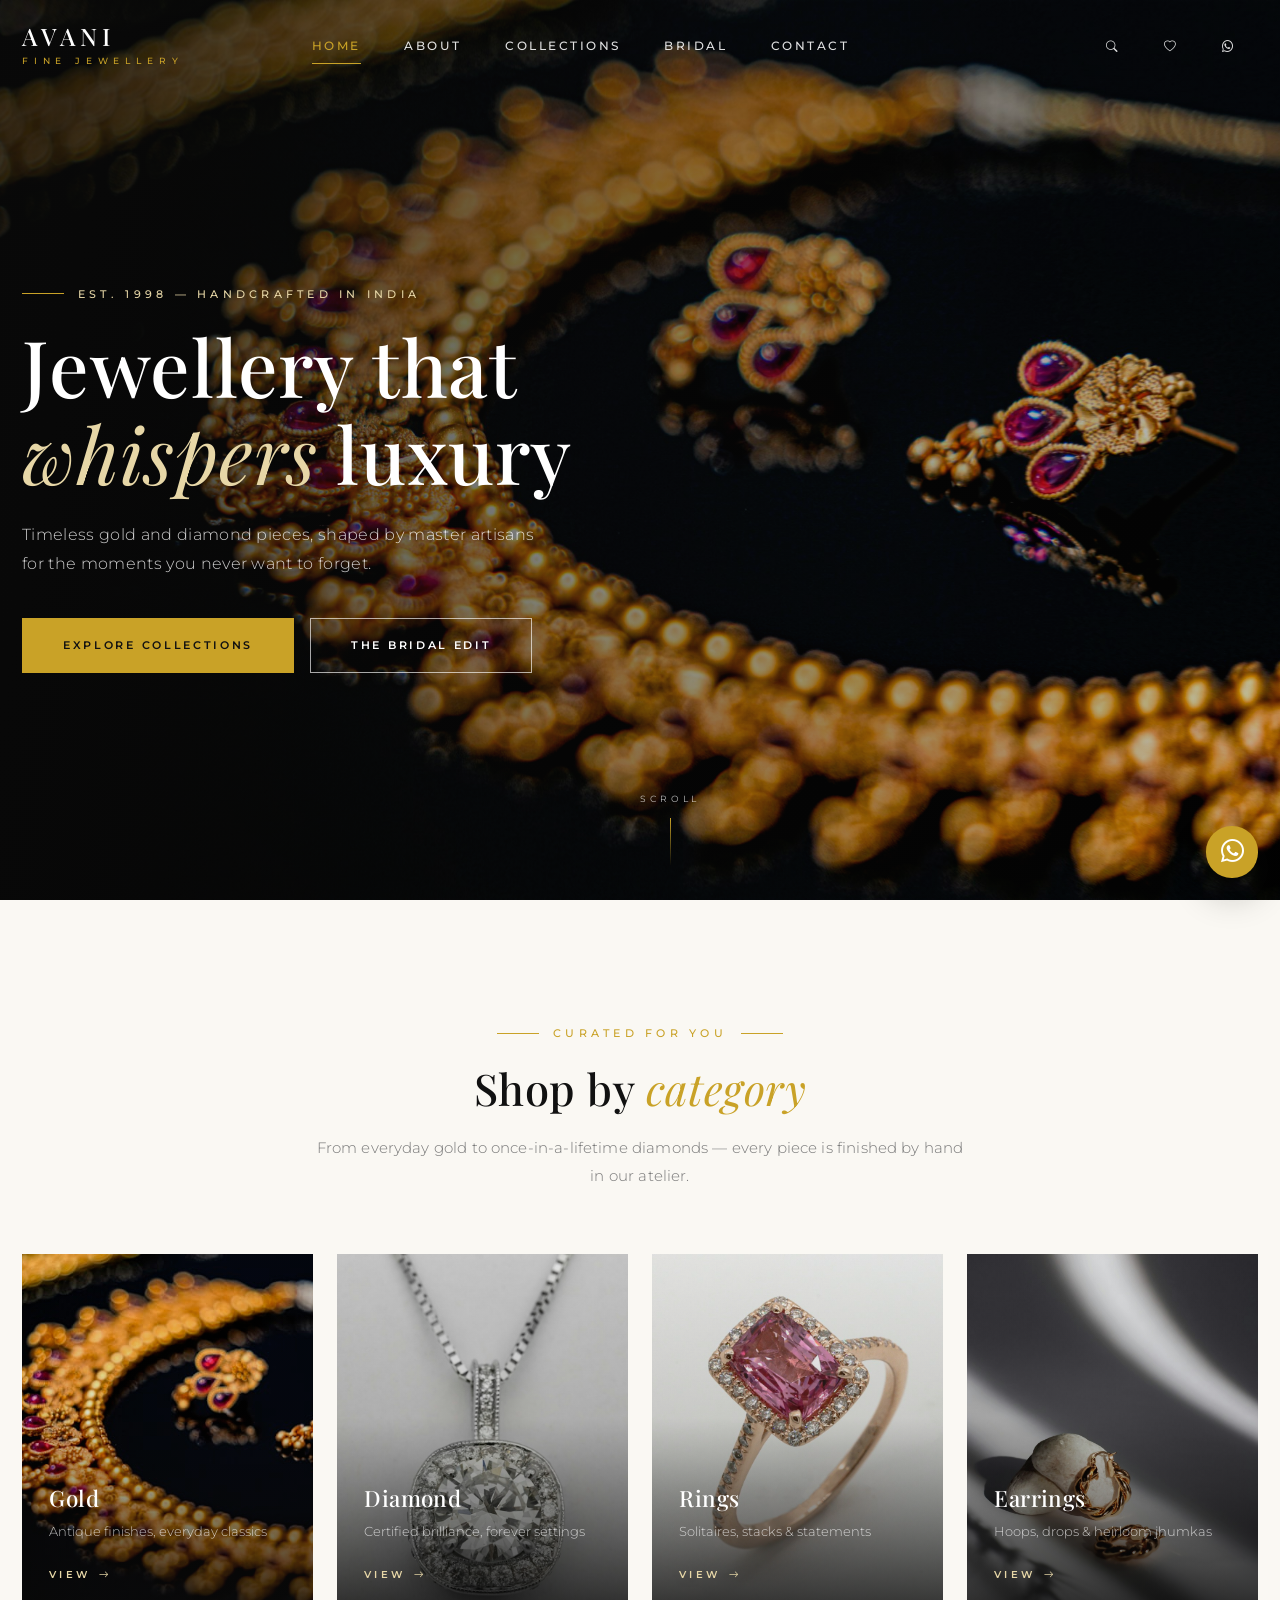
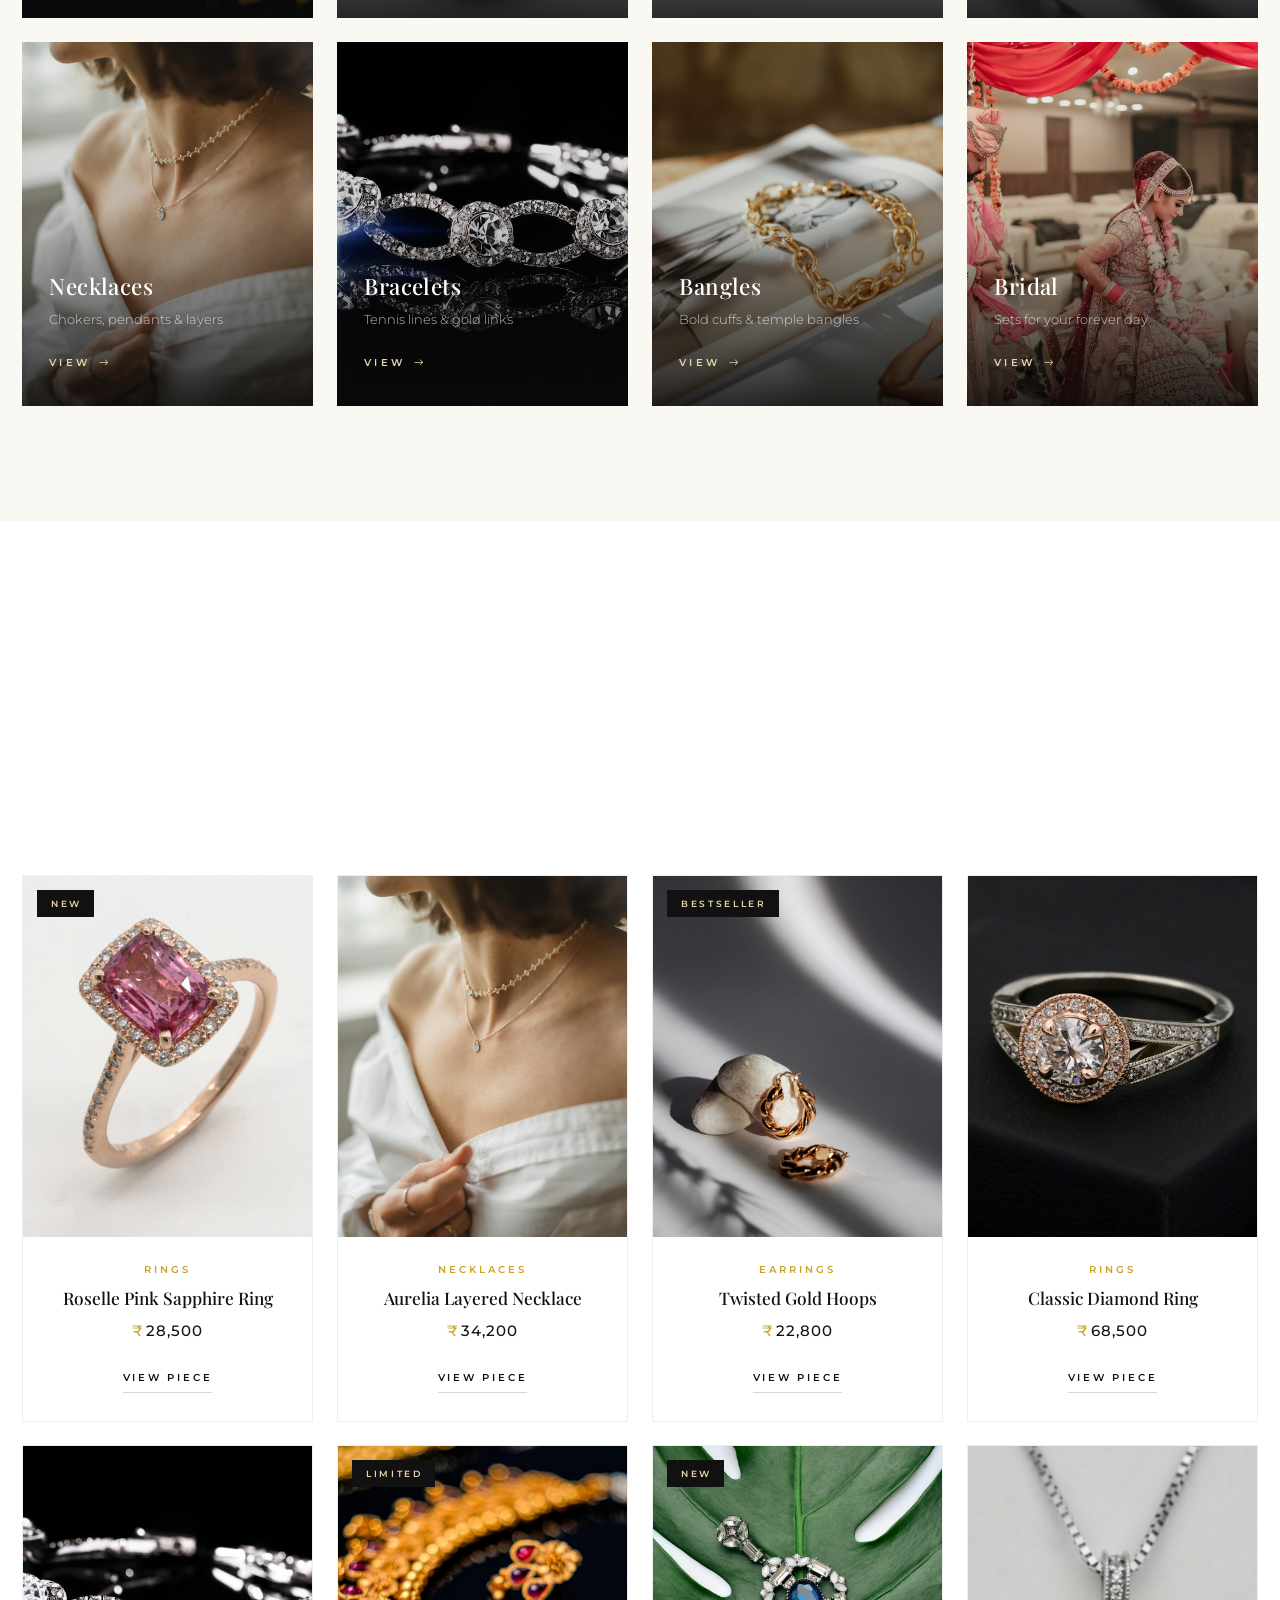
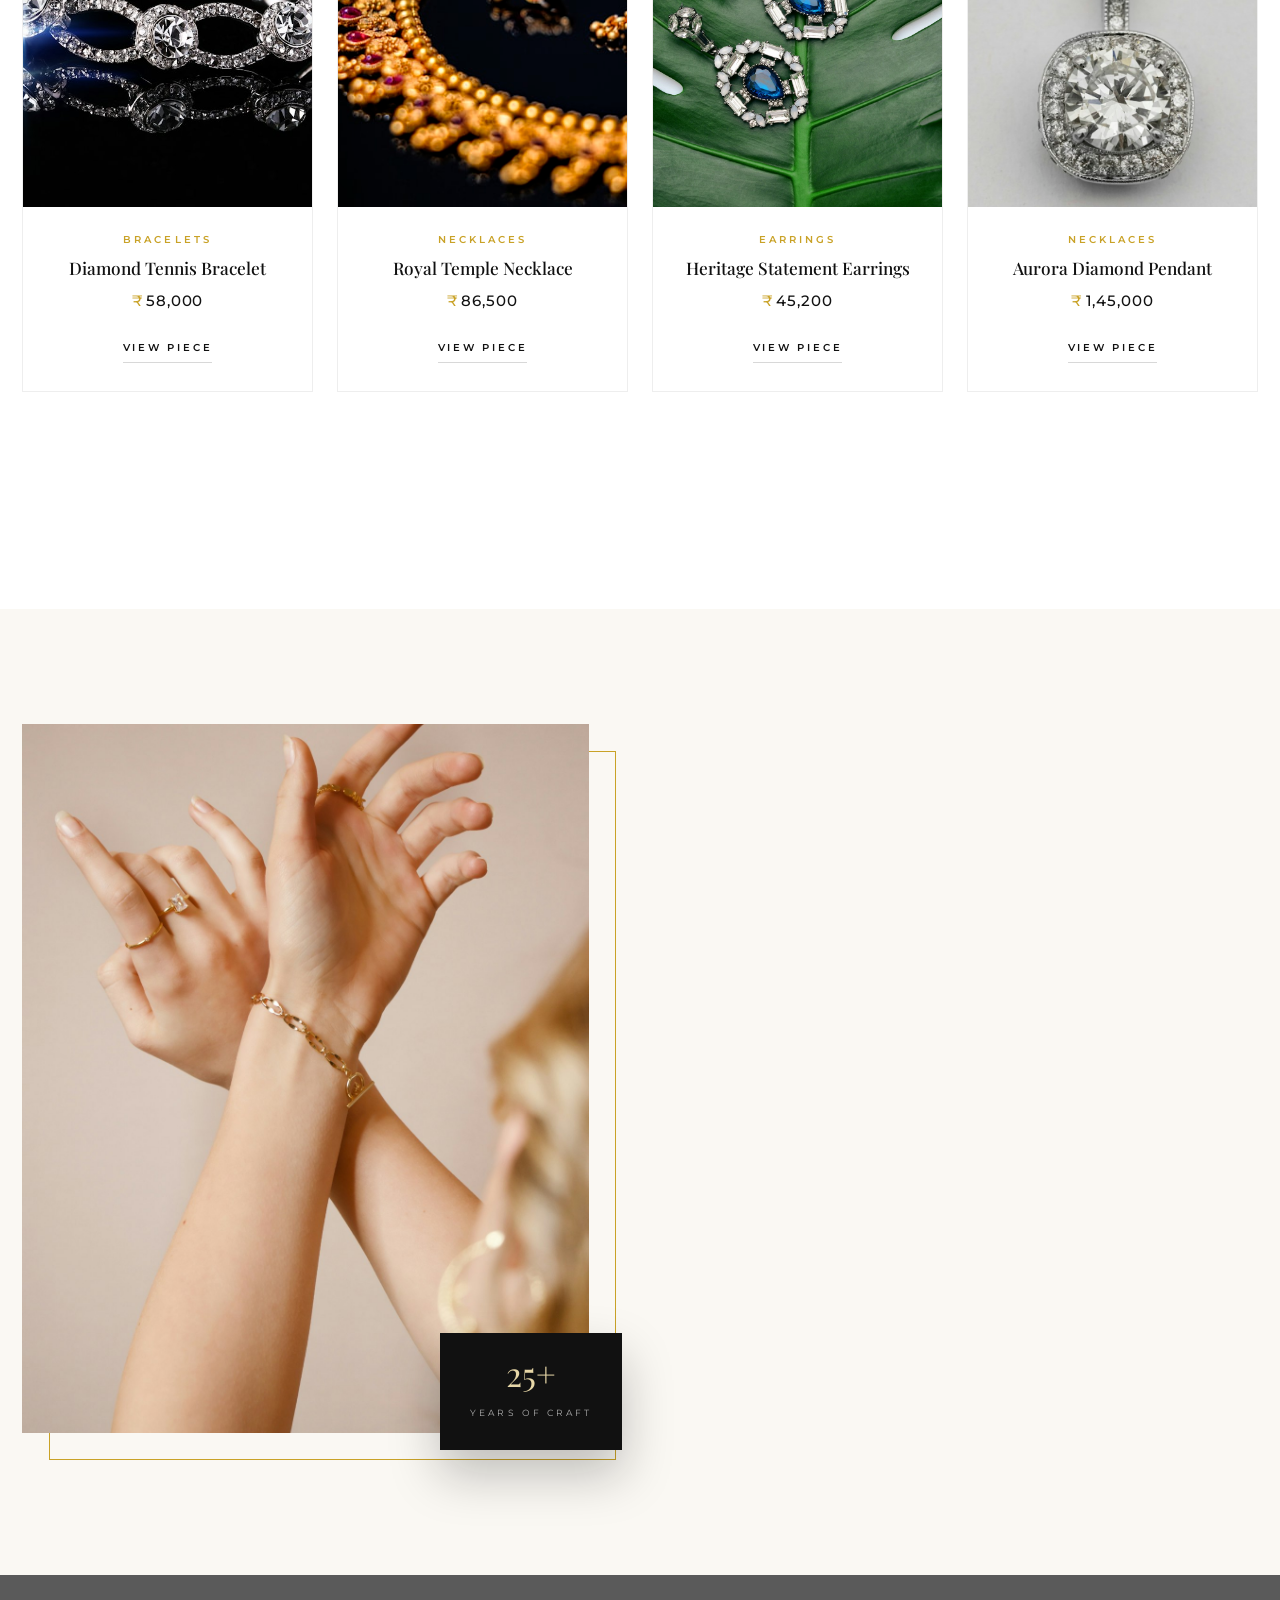
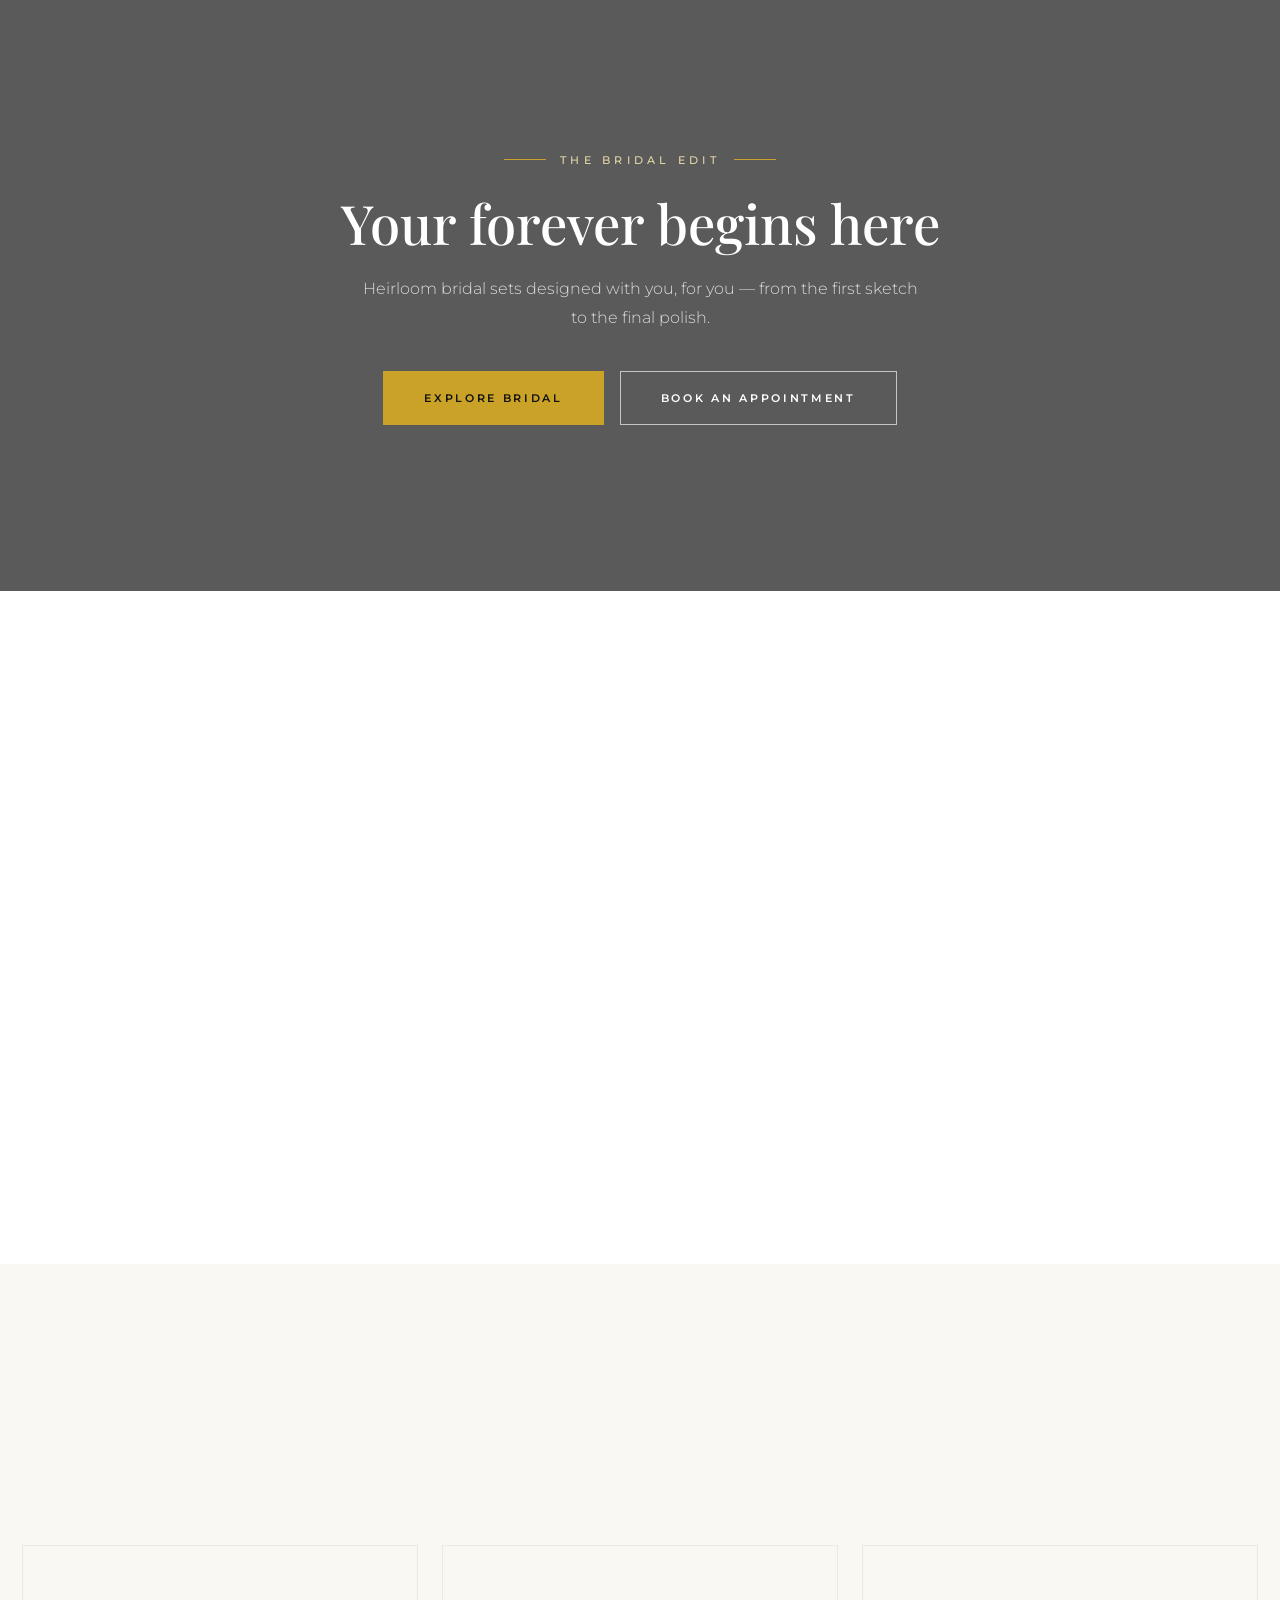
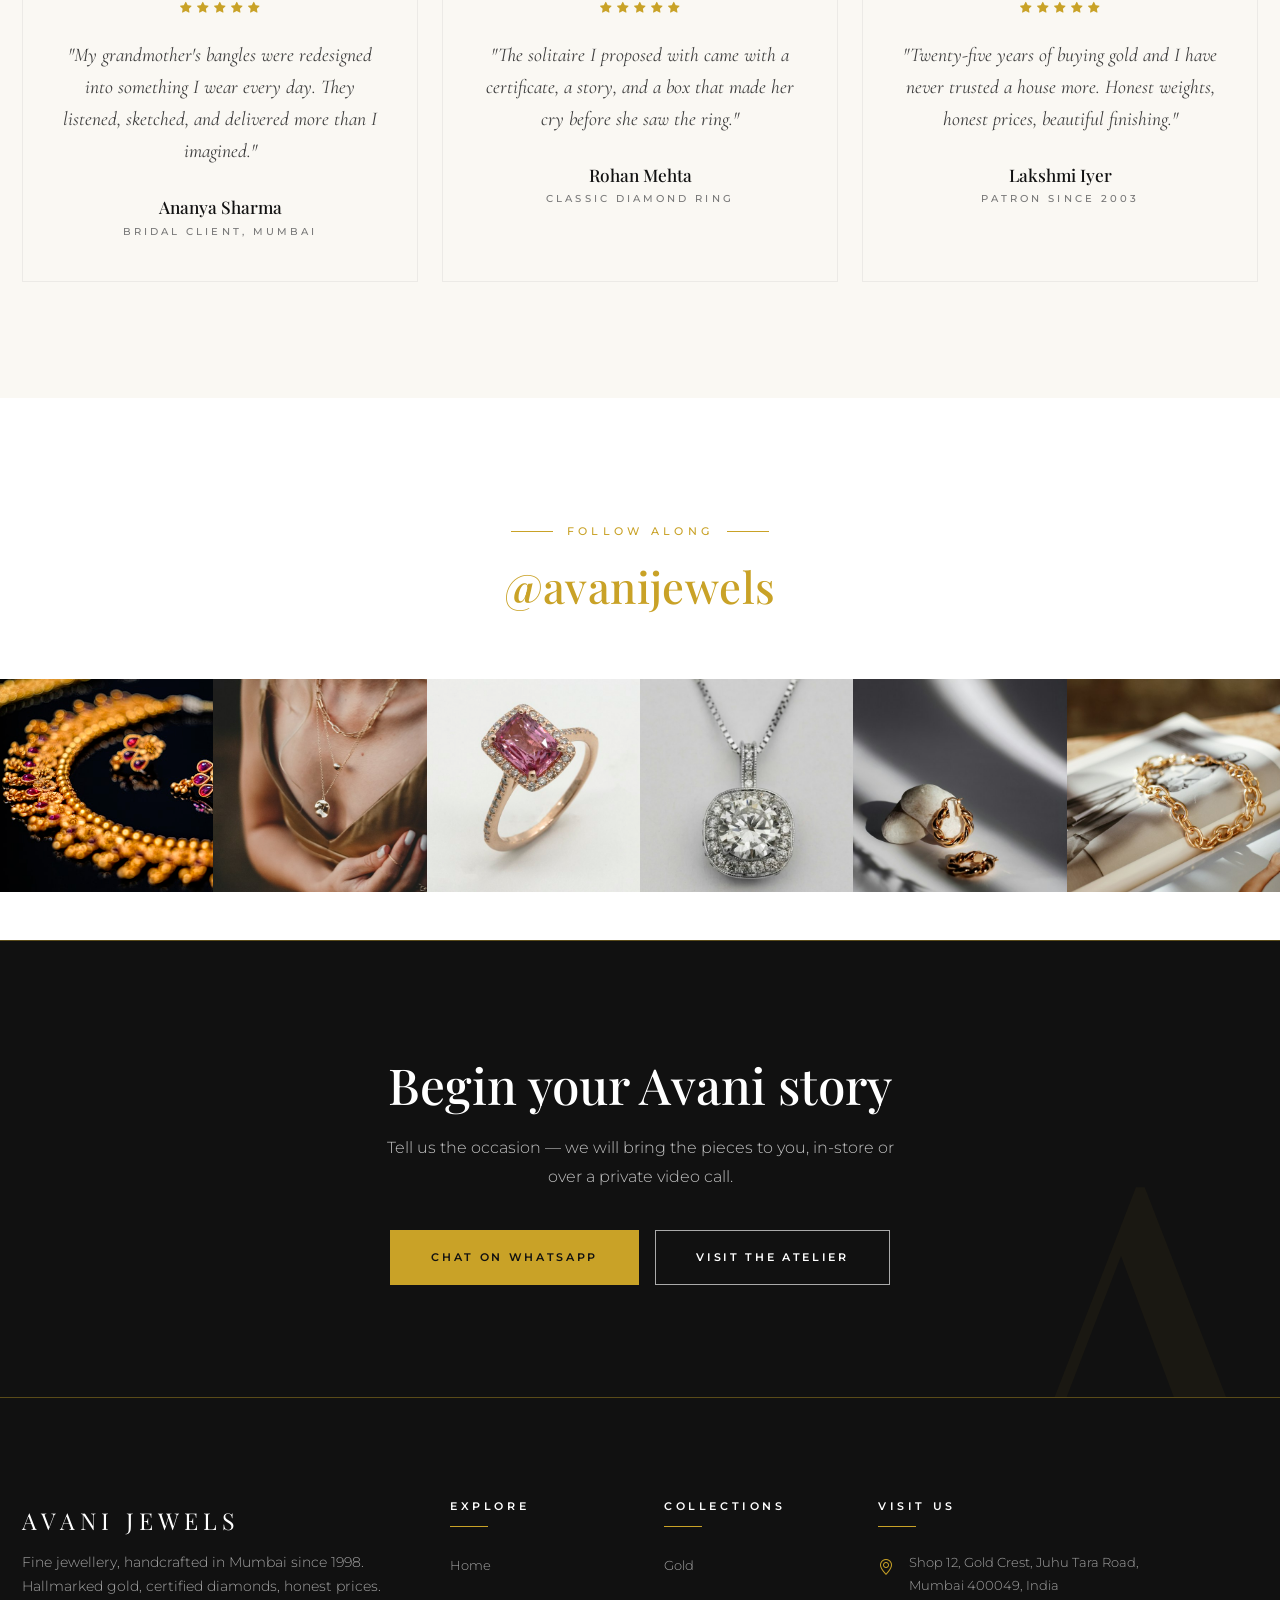
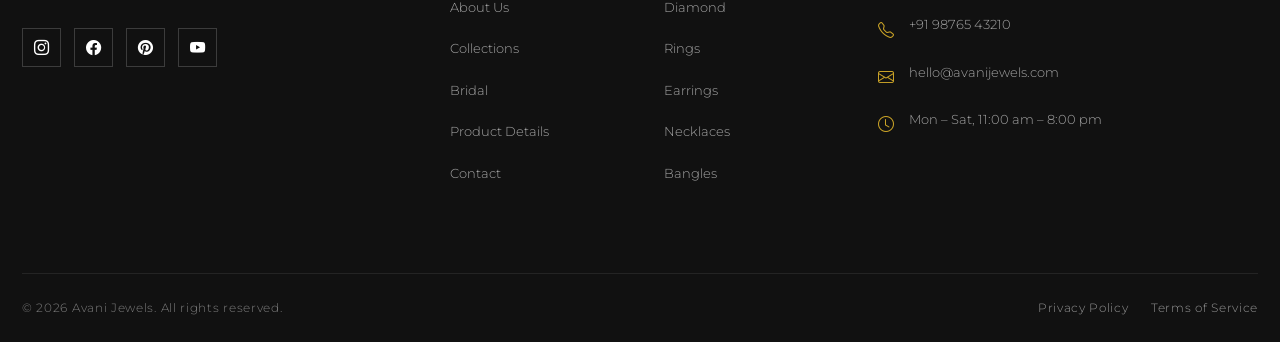
==== index.html @ 11e4b1cd "first commit" ====
<!DOCTYPE html>
<html lang="en">
<head>
  <meta charset="UTF-8">
  <meta name="viewport" content="width=device-width, initial-scale=1">
  <title>Avani Jewels | Fine Handcrafted Gold &amp; Diamond Jewellery in Mumbai</title>
  <meta name="description" content="Avani Jewels crafts timeless gold and diamond jewellery in Mumbai. Explore signature rings, necklaces, earrings and bridal sets — hallmarked purity since 1998.">
  <meta name="keywords" content="jewellery, gold jewellery, diamond rings, bridal jewellery, Mumbai jeweller, handcrafted jewellery, Avani Jewels">
  <meta name="author" content="Avani Jewels">
  <meta name="theme-color" content="#111111">
  <!-- TODO: replace avanijewels.com with the live domain before publishing -->
  <link rel="canonical" href="https://avanijewels.com/">
  <meta property="og:type" content="website">
  <meta property="og:site_name" content="Avani Jewels">
  <meta property="og:title" content="Avani Jewels | Fine Handcrafted Gold &amp; Diamond Jewellery">
  <meta property="og:description" content="Timeless gold and diamond jewellery, handcrafted in Mumbai since 1998.">
  <meta property="og:url" content="https://avanijewels.com/">
  <meta property="og:image" content="https://avanijewels.com/images/hero/hero-main.jpg">
  <meta name="twitter:card" content="summary_large_image">
  <meta name="twitter:title" content="Avani Jewels | Fine Handcrafted Jewellery">
  <meta name="twitter:description" content="Timeless gold and diamond jewellery, handcrafted in Mumbai since 1998.">
  <meta name="twitter:image" content="https://avanijewels.com/images/hero/hero-main.jpg">
  <link rel="icon" type="image/svg+xml" href="favicon/favicon.svg">
  <link rel="preconnect" href="https://fonts.googleapis.com">
  <link rel="preconnect" href="https://fonts.gstatic.com" crossorigin>
  <link href="https://fonts.googleapis.com/css2?family=Playfair+Display:ital,wght@0,400;0,500;0,600;1,400;1,500&amp;family=Cormorant+Garamond:ital,wght@0,400;0,500;1,400&amp;family=Montserrat:wght@300;400;500;600&amp;display=swap" rel="stylesheet">
  <link href="https://cdn.jsdelivr.net/npm/bootstrap@5.3.3/dist/css/bootstrap.min.css" rel="stylesheet">
  <link href="https://cdn.jsdelivr.net/npm/bootstrap-icons@1.11.3/font/bootstrap-icons.min.css" rel="stylesheet">
  <link rel="stylesheet" href="css/style.css">
</head>
<body>

  <!-- ======= HEADER ======= -->
  <header id="siteHeader" class="site-header">
    <nav class="navbar navbar-expand-lg" aria-label="Main navigation">
      <div class="container container-lux">
        <a class="navbar-brand" href="index.html" aria-label="Avani Jewels — Home">
          <span class="brand-name">Avani</span>
          <span class="brand-sub">Fine Jewellery</span>
        </a>
        <button class="navbar-toggler" type="button" data-bs-toggle="collapse" data-bs-target="#mainNav" aria-controls="mainNav" aria-expanded="false" aria-label="Toggle navigation">
          <span class="navbar-toggler-icon"></span>
        </button>
        <div class="collapse navbar-collapse" id="mainNav">
          <ul class="navbar-nav mx-auto">
            <li class="nav-item"><a class="nav-link active" aria-current="page" href="index.html">Home</a></li>
            <li class="nav-item"><a class="nav-link" href="about.html">About</a></li>
            <li class="nav-item"><a class="nav-link" href="collections.html">Collections</a></li>
            <li class="nav-item"><a class="nav-link" href="bridal.html">Bridal</a></li>
            <li class="nav-item"><a class="nav-link" href="contact.html">Contact</a></li>
          </ul>
          <ul class="navbar-nav nav-icons ms-auto">
            <li class="nav-item">
              <a class="nav-link" href="#" data-bs-toggle="modal" data-bs-target="#searchModal" aria-label="Search"><i class="bi bi-search"></i></a>
            </li>
            <li class="nav-item">
              <a class="nav-link" href="#" data-bs-toggle="modal" data-bs-target="#wishListModal" aria-label="Wishlist">
                <i class="bi bi-heart"></i><span class="wish-count" id="wishCount" hidden>0</span>
              </a>
            </li>
            <li class="nav-item">
              <a class="nav-link js-whatsapp" href="#" aria-label="Chat with us on WhatsApp"><i class="bi bi-whatsapp"></i></a>
            </li>
          </ul>
        </div>
      </div>
    </nav>
  </header>

  <main>

    <!-- ======= HERO ======= -->
    <section class="hero">
      <div class="container container-lux">
        <div class="hero-inner">
          <span class="eyebrow eyebrow--light fade-in fd-1">Est. 1998 &mdash; Handcrafted in India</span>
          <h1 class="hero-title fade-in fd-2">Jewellery that<br><em>whispers</em> luxury</h1>
          <p class="hero-text fade-in fd-3">Timeless gold and diamond pieces, shaped by master artisans for the moments you never want to forget.</p>
          <div class="hero-actions fade-in fd-4">
            <a href="collections.html" class="btn-avani-gold">Explore Collections</a>
            <a href="bridal.html" class="btn-avani-light">The Bridal Edit</a>
          </div>
        </div>
      </div>
      <span class="hero-scroll">Scroll</span>
    </section>

    <!-- ======= CATEGORIES ======= -->
    <section class="section section-ivory" aria-labelledby="catTitle">
      <div class="container container-lux">
        <div class="section-head text-center reveal">
          <span class="eyebrow eyebrow--center">Curated For You</span>
          <h2 class="section-title" id="catTitle">Shop by <span class="title-accent">category</span></h2>
          <p class="section-sub">From everyday gold to once-in-a-lifetime diamonds &mdash; every piece is finished by hand in our atelier.</p>
        </div>
        <div class="row row-cols-2 row-cols-md-3 row-cols-lg-4 g-3 g-lg-4">
          <div class="col reveal"><a class="collection-card" href="collections.html#gold"><div class="collection-media"><img src="images/gallery/gallery-1.jpg" alt="Antique gold temple necklace with ruby accents" loading="lazy"></div><div class="collection-veil"></div><div class="collection-body"><h3 class="collection-name">Gold</h3><p class="collection-desc">Antique finishes, everyday classics</p><span class="collection-link">View <i class="bi bi-arrow-right"></i></span></div></a></div>
          <div class="col reveal rv-d1"><a class="collection-card" href="collections.html#diamond"><div class="collection-media"><img src="images/collections/diamond.jpg" alt="Diamond halo pendant necklace in white gold" loading="lazy"></div><div class="collection-veil"></div><div class="collection-body"><h3 class="collection-name">Diamond</h3><p class="collection-desc">Certified brilliance, forever settings</p><span class="collection-link">View <i class="bi bi-arrow-right"></i></span></div></a></div>
          <div class="col reveal rv-d2"><a class="collection-card" href="collections.html#rings"><div class="collection-media"><img src="images/collections/rings.jpg" alt="Rose gold ring with pink sapphire and diamond halo" loading="lazy"></div><div class="collection-veil"></div><div class="collection-body"><h3 class="collection-name">Rings</h3><p class="collection-desc">Solitaires, stacks &amp; statements</p><span class="collection-link">View <i class="bi bi-arrow-right"></i></span></div></a></div>
          <div class="col reveal rv-d3"><a class="collection-card" href="collections.html#earrings"><div class="collection-media"><img src="images/collections/earrings.jpg" alt="Twisted gold hoop earrings on white stones" loading="lazy"></div><div class="collection-veil"></div><div class="collection-body"><h3 class="collection-name">Earrings</h3><p class="collection-desc">Hoops, drops &amp; heirloom jhumkas</p><span class="collection-link">View <i class="bi bi-arrow-right"></i></span></div></a></div>
          <div class="col reveal"><a class="collection-card" href="collections.html#necklaces"><div class="collection-media"><img src="images/collections/necklaces.jpg" alt="Model wearing layered fine necklaces" loading="lazy"></div><div class="collection-veil"></div><div class="collection-body"><h3 class="collection-name">Necklaces</h3><p class="collection-desc">Chokers, pendants &amp; layers</p><span class="collection-link">View <i class="bi bi-arrow-right"></i></span></div></a></div>
          <div class="col reveal rv-d1"><a class="collection-card" href="collections.html#bracelets"><div class="collection-media"><img src="images/collections/bracelets.jpg" alt="Diamond tennis bracelet on black background" loading="lazy"></div><div class="collection-veil"></div><div class="collection-body"><h3 class="collection-name">Bracelets</h3><p class="collection-desc">Tennis lines &amp; gold links</p><span class="collection-link">View <i class="bi bi-arrow-right"></i></span></div></a></div>
          <div class="col reveal rv-d2"><a class="collection-card" href="collections.html#bangles"><div class="collection-media"><img src="images/collections/bangles.jpg" alt="Chunky gold chain bracelet resting on a magazine" loading="lazy"></div><div class="collection-veil"></div><div class="collection-body"><h3 class="collection-name">Bangles</h3><p class="collection-desc">Bold cuffs &amp; temple bangles</p><span class="collection-link">View <i class="bi bi-arrow-right"></i></span></div></a></div>
          <div class="col reveal rv-d3"><a class="collection-card" href="bridal.html"><div class="collection-media"><img src="images/collections/bridal.jpg" alt="Indian bride and groom in traditional wedding attire" loading="lazy"></div><div class="collection-veil"></div><div class="collection-body"><h3 class="collection-name">Bridal</h3><p class="collection-desc">Sets for your forever day</p><span class="collection-link">View <i class="bi bi-arrow-right"></i></span></div></a></div>
        </div>
      </div>
    </section>

    <!-- ======= FEATURED PRODUCTS ======= -->
    <section class="section" aria-labelledby="featTitle">
      <div class="container container-lux">
        <div class="section-head text-center reveal">
          <span class="eyebrow eyebrow--center">Signature Selection</span>
          <h2 class="section-title" id="featTitle">Featured <span class="title-accent">pieces</span></h2>
          <p class="section-sub">A hand-picked edit of the designs our patrons return for &mdash; and the new arrivals they fall for.</p>
        </div>
        <div class="row row-cols-2 row-cols-lg-4 g-3 g-lg-4">
          <div class="col reveal"><article class="product-card"><div class="product-media"><span class="product-tag">New</span><button type="button" class="wishlist-btn" data-wish="p1" data-wish-name="Roselle Pink Sapphire Ring" data-wish-price="₹28,500" aria-label="Add Roselle Pink Sapphire Ring to wishlist" aria-pressed="false"><i class="bi bi-heart"></i></button><a href="product.html" aria-label="View Roselle Pink Sapphire Ring"><img src="images/products/gold-ring.jpg" alt="Roselle Pink Sapphire Ring in rose gold with diamond halo" loading="lazy"></a></div><div class="product-body"><p class="product-cat">Rings</p><h3 class="product-name"><a href="product.html">Roselle Pink Sapphire Ring</a></h3><p class="product-price"><span class="cur">₹</span>28,500</p><a class="product-view" href="product.html">View Piece</a></div></article></div>
          <div class="col reveal rv-d1"><article class="product-card"><div class="product-media"><button type="button" class="wishlist-btn" data-wish="p2" data-wish-name="Aurelia Layered Necklace" data-wish-price="₹34,200" aria-label="Add Aurelia Layered Necklace to wishlist" aria-pressed="false"><i class="bi bi-heart"></i></button><a href="product.html" aria-label="View Aurelia Layered Necklace"><img src="images/products/diamond-studs.jpg" alt="Aurelia layered necklace worn with an off-shoulder blouse" loading="lazy"></a></div><div class="product-body"><p class="product-cat">Necklaces</p><h3 class="product-name"><a href="product.html">Aurelia Layered Necklace</a></h3><p class="product-price"><span class="cur">₹</span>34,200</p><a class="product-view" href="product.html">View Piece</a></div></article></div>
          <div class="col reveal rv-d2"><article class="product-card"><div class="product-media"><span class="product-tag">Bestseller</span><button type="button" class="wishlist-btn" data-wish="p3" data-wish-name="Twisted Gold Hoops" data-wish-price="₹22,800" aria-label="Add Twisted Gold Hoops to wishlist" aria-pressed="false"><i class="bi bi-heart"></i></button><a href="product.html" aria-label="View Twisted Gold Hoops"><img src="images/products/gold-necklace.jpg" alt="Twisted gold hoop earrings styled on white stones" loading="lazy"></a></div><div class="product-body"><p class="product-cat">Earrings</p><h3 class="product-name"><a href="product.html">Twisted Gold Hoops</a></h3><p class="product-price"><span class="cur">₹</span>22,800</p><a class="product-view" href="product.html">View Piece</a></div></article></div>
          <div class="col reveal rv-d3"><article class="product-card"><div class="product-media"><button type="button" class="wishlist-btn" data-wish="p4" data-wish-name="Classic Diamond Ring" data-wish-price="₹68,500" aria-label="Add Classic Diamond Ring to wishlist" aria-pressed="false"><i class="bi bi-heart"></i></button><a href="product.html" aria-label="View Classic Diamond Ring"><img src="images/products/diamond-ring.jpg" alt="Classic diamond solitaire ring in rose gold" loading="lazy"></a></div><div class="product-body"><p class="product-cat">Rings</p><h3 class="product-name"><a href="product.html">Classic Diamond Ring</a></h3><p class="product-price"><span class="cur">₹</span>68,500</p><a class="product-view" href="product.html">View Piece</a></div></article></div>
          <div class="col reveal"><article class="product-card"><div class="product-media"><button type="button" class="wishlist-btn" data-wish="p5" data-wish-name="Diamond Tennis Bracelet" data-wish-price="₹58,000" aria-label="Add Diamond Tennis Bracelet to wishlist" aria-pressed="false"><i class="bi bi-heart"></i></button><a href="product.html" aria-label="View Diamond Tennis Bracelet"><img src="images/products/pendant-necklace.jpg" alt="Diamond tennis bracelet on a black reflective surface" loading="lazy"></a></div><div class="product-body"><p class="product-cat">Bracelets</p><h3 class="product-name"><a href="product.html">Diamond Tennis Bracelet</a></h3><p class="product-price"><span class="cur">₹</span>58,000</p><a class="product-view" href="product.html">View Piece</a></div></article></div>
          <div class="col reveal rv-d1"><article class="product-card"><div class="product-media"><span class="product-tag">Limited</span><button type="button" class="wishlist-btn" data-wish="p6" data-wish-name="Royal Temple Necklace" data-wish-price="₹86,500" aria-label="Add Royal Temple Necklace to wishlist" aria-pressed="false"><i class="bi bi-heart"></i></button><a href="product.html" aria-label="View Royal Temple Necklace"><img src="images/products/temple-necklace.jpg" alt="Royal temple necklace in antique gold with ruby accents" loading="lazy"></a></div><div class="product-body"><p class="product-cat">Necklaces</p><h3 class="product-name"><a href="product.html">Royal Temple Necklace</a></h3><p class="product-price"><span class="cur">₹</span>86,500</p><a class="product-view" href="product.html">View Piece</a></div></article></div>
          <div class="col reveal rv-d2"><article class="product-card"><div class="product-media"><span class="product-tag">New</span><button type="button" class="wishlist-btn" data-wish="p7" data-wish-name="Heritage Statement Earrings" data-wish-price="₹45,200" aria-label="Add Heritage Statement Earrings to wishlist" aria-pressed="false"><i class="bi bi-heart"></i></button><a href="product.html" aria-label="View Heritage Statement Earrings"><img src="images/products/gold-earrings.jpg" alt="Heritage statement earrings with sapphire blue stones" loading="lazy"></a></div><div class="product-body"><p class="product-cat">Earrings</p><h3 class="product-name"><a href="product.html">Heritage Statement Earrings</a></h3><p class="product-price"><span class="cur">₹</span>45,200</p><a class="product-view" href="product.html">View Piece</a></div></article></div>
          <div class="col reveal rv-d3"><article class="product-card"><div class="product-media"><button type="button" class="wishlist-btn" data-wish="p8" data-wish-name="Aurora Diamond Pendant" data-wish-price="₹1,45,000" aria-label="Add Aurora Diamond Pendant to wishlist" aria-pressed="false"><i class="bi bi-heart"></i></button><a href="product.html" aria-label="View Aurora Diamond Pendant"><img src="images/products/gold-bangles.jpg" alt="Aurora diamond halo pendant in white gold" loading="lazy"></a></div><div class="product-body"><p class="product-cat">Necklaces</p><h3 class="product-name"><a href="product.html">Aurora Diamond Pendant</a></h3><p class="product-price"><span class="cur">₹</span>1,45,000</p><a class="product-view" href="product.html">View Piece</a></div></article></div>
        </div>
        <div class="text-center mt-5 reveal"><a href="collections.html" class="btn-avani">View All Jewellery</a></div>
      </div>
    </section>

    <!-- ======= BRAND STORY ======= -->
    <section class="section section-ivory" aria-labelledby="storyHome">
      <div class="container container-lux">
        <div class="row align-items-center g-5">
          <div class="col-lg-6 reveal">
            <div class="about-media">
              <img src="images/about/brand-story.jpg" alt="Hands adorned with Avani gold rings and a chain bracelet">
              <div class="about-badge"><span class="num">25+</span><span class="label">Years of Craft</span></div>
            </div>
          </div>
          <div class="col-lg-6 reveal rv-d2">
            <span class="eyebrow">Our Heritage</span>
            <h2 class="section-title" id="storyHome">A legacy cast in <span class="title-accent">gold</span></h2>
            <p>Three generations ago, our founders set out with a simple promise &mdash; jewellery made honestly, priced fairly and finished beautifully. That promise still shapes every bench in our atelier.</p>
            <div class="about-point"><i class="bi bi-patch-check"></i><div><h4>Hallmarked Purity</h4><p>Every gold piece carries the BIS hallmark and our own maker's mark.</p></div></div>
            <div class="about-point"><i class="bi bi-gem"></i><div><h4>Certified Diamonds</h4><p>Each solitaire above 0.30 ct ships with an independent grading certificate.</p></div></div>
            <a class="link-gold" href="about.html">Discover Our Story</a>
          </div>
        </div>
      </div>
    </section>

    <!-- ======= BRIDAL BANNER ======= -->
    <section class="bridal-banner" style="background-image:url('images/bridal/bridal-hero.jpg');" aria-labelledby="bridalTitle">
      <div class="container">
        <span class="eyebrow eyebrow--center">The Bridal Edit</span>
        <h2 class="bridal-banner-title" id="bridalTitle">Your forever begins here</h2>
        <p class="bridal-banner-text">Heirloom bridal sets designed with you, for you &mdash; from the first sketch to the final polish.</p>
        <div class="cta-actions">
          <a href="bridal.html" class="btn-avani-gold">Explore Bridal</a>
          <a href="contact.html" class="btn-avani-light">Book an Appointment</a>
        </div>
      </div>
    </section>

    <!-- ======= WHY CHOOSE ======= -->
    <section class="section" aria-labelledby="whyTitle">
      <div class="container container-lux">
        <div class="section-head text-center reveal">
          <span class="eyebrow eyebrow--center">Why Avani</span>
          <h2 class="section-title" id="whyTitle">The Avani <span class="title-accent">promise</span></h2>
        </div>
        <div class="row row-cols-1 row-cols-md-2 row-cols-lg-4 g-4">
          <div class="col reveal"><div class="feature-card"><span class="feature-num">01</span><span class="feature-icon"><i class="bi bi-patch-check"></i></span><h3 class="feature-title">Hallmarked Purity</h3><p class="feature-text">BIS-hallmarked 22k &amp; 18k gold with transparent buyback assurance.</p></div></div>
          <div class="col reveal rv-d1"><div class="feature-card"><span class="feature-num">02</span><span class="feature-icon"><i class="bi bi-vector-pen"></i></span><h3 class="feature-title">Bespoke Design</h3><p class="feature-text">One-of-one commissions, sketched by hand and made to your story.</p></div></div>
          <div class="col reveal rv-d2"><div class="feature-card"><span class="feature-num">03</span><span class="feature-icon"><i class="bi bi-award"></i></span><h3 class="feature-title">Certified Diamonds</h3><p class="feature-text">Independent grading certificates with every diamond above 0.30 ct.</p></div></div>
          <div class="col reveal rv-d3"><div class="feature-card"><span class="feature-num">04</span><span class="feature-icon"><i class="bi bi-shield-check"></i></span><h3 class="feature-title">Lifetime Care</h3><p class="feature-text">Complimentary polishing and re-plating for as long as you wear it.</p></div></div>
        </div>
      </div>
    </section>

    <!-- ======= TESTIMONIALS ======= -->
    <section class="section section-ivory" aria-labelledby="testiTitle">
      <div class="container container-lux">
        <div class="section-head text-center reveal">
          <span class="eyebrow eyebrow--center">Kind Words</span>
          <h2 class="section-title" id="testiTitle">Loved by <span class="title-accent">patrons</span></h2>
        </div>
        <div class="row row-cols-1 row-cols-md-3 g-4">
          <div class="col reveal"><div class="testimonial-card"><div class="testimonial-stars" aria-label="5 out of 5 stars"><i class="bi bi-star-fill"></i><i class="bi bi-star-fill"></i><i class="bi bi-star-fill"></i><i class="bi bi-star-fill"></i><i class="bi bi-star-fill"></i></div><p class="testimonial-text">"My grandmother's bangles were redesigned into something I wear every day. They listened, sketched, and delivered more than I imagined."</p><span class="testimonial-divider"></span><h3 class="testimonial-name">Ananya Sharma</h3><p class="testimonial-meta">Bridal Client, Mumbai</p></div></div>
          <div class="col reveal rv-d1"><div class="testimonial-card"><div class="testimonial-stars" aria-label="5 out of 5 stars"><i class="bi bi-star-fill"></i><i class="bi bi-star-fill"></i><i class="bi bi-star-fill"></i><i class="bi bi-star-fill"></i><i class="bi bi-star-fill"></i></div><p class="testimonial-text">"The solitaire I proposed with came with a certificate, a story, and a box that made her cry before she saw the ring."</p><span class="testimonial-divider"></span><h3 class="testimonial-name">Rohan Mehta</h3><p class="testimonial-meta">Classic Diamond Ring</p></div></div>
          <div class="col reveal rv-d2"><div class="testimonial-card"><div class="testimonial-stars" aria-label="5 out of 5 stars"><i class="bi bi-star-fill"></i><i class="bi bi-star-fill"></i><i class="bi bi-star-fill"></i><i class="bi bi-star-fill"></i><i class="bi bi-star-fill"></i></div><p class="testimonial-text">"Twenty-five years of buying gold and I have never trusted a house more. Honest weights, honest prices, beautiful finishing."</p><span class="testimonial-divider"></span><h3 class="testimonial-name">Lakshmi Iyer</h3><p class="testimonial-meta">Patron since 2003</p></div></div>
        </div>
      </div>
    </section>

    <!-- ======= INSTAGRAM ======= -->
    <section class="section pb-0" aria-labelledby="instaTitle">
      <div class="container container-lux">
        <div class="section-head text-center reveal">
          <span class="eyebrow eyebrow--center">Follow Along</span>
          <h2 class="section-title" id="instaTitle"><a class="insta-handle" href="https://instagram.com" target="_blank" rel="noopener">@avanijewels</a></h2>
        </div>
      </div>
      <div class="insta-grid reveal">
        <a class="insta-item" href="https://instagram.com" target="_blank" rel="noopener" aria-label="Instagram post 1"><img src="images/gallery/gallery-1.jpg" alt="Antique gold temple necklace with ruby accents" loading="lazy"><span class="insta-veil"><i class="bi bi-instagram"></i></span></a>
        <a class="insta-item" href="https://instagram.com" target="_blank" rel="noopener" aria-label="Instagram post 2"><img src="images/gallery/gallery-2.jpg" alt="Layered gold chains styled with a gold satin gown" loading="lazy"><span class="insta-veil"><i class="bi bi-instagram"></i></span></a>
        <a class="insta-item" href="https://instagram.com" target="_blank" rel="noopener" aria-label="Instagram post 3"><img src="images/gallery/gallery-3.jpg" alt="Rose gold pink sapphire ring" loading="lazy"><span class="insta-veil"><i class="bi bi-instagram"></i></span></a>
        <a class="insta-item" href="https://instagram.com" target="_blank" rel="noopener" aria-label="Instagram post 4"><img src="images/gallery/gallery-4.jpg" alt="Diamond halo pendant necklace" loading="lazy"><span class="insta-veil"><i class="bi bi-instagram"></i></span></a>
        <a class="insta-item" href="https://instagram.com" target="_blank" rel="noopener" aria-label="Instagram post 5"><img src="images/gallery/gallery-5.jpg" alt="Twisted gold hoop earrings" loading="lazy"><span class="insta-veil"><i class="bi bi-instagram"></i></span></a>
        <a class="insta-item" href="https://instagram.com" target="_blank" rel="noopener" aria-label="Instagram post 6"><img src="images/gallery/gallery-6.jpg" alt="Chunky gold chain bracelet on a magazine" loading="lazy"><span class="insta-veil"><i class="bi bi-instagram"></i></span></a>
      </div>
    </section>

    <!-- ======= CTA ======= -->
    <section class="cta-band mt-5" aria-labelledby="ctaTitle">
      <div class="container">
        <h2 class="cta-title" id="ctaTitle">Begin your Avani story</h2>
        <p class="cta-text">Tell us the occasion &mdash; we will bring the pieces to you, in-store or over a private video call.</p>
        <div class="cta-actions">
          <a href="#" class="btn-avani-gold js-whatsapp">Chat on WhatsApp</a>
          <a href="contact.html" class="btn-avani-light">Visit the Atelier</a>
        </div>
      </div>
    </section>

  </main>

  <!-- ======= FOOTER ======= -->
  <footer class="site-footer">
    <div class="container container-lux">
      <div class="row g-5">
        <div class="col-lg-4">
          <p class="footer-brand-name">Avani <span>Jewels</span></p>
          <p class="footer-tagline">Fine jewellery, handcrafted in Mumbai since 1998. Hallmarked gold, certified diamonds, honest prices.</p>
          <div class="footer-social">
            <a href="https://instagram.com" target="_blank" rel="noopener" aria-label="Instagram"><i class="bi bi-instagram"></i></a>
            <a href="https://facebook.com" target="_blank" rel="noopener" aria-label="Facebook"><i class="bi bi-facebook"></i></a>
            <a href="https://pinterest.com" target="_blank" rel="noopener" aria-label="Pinterest"><i class="bi bi-pinterest"></i></a>
            <a href="https://youtube.com" target="_blank" rel="noopener" aria-label="YouTube"><i class="bi bi-youtube"></i></a>
          </div>
        </div>
        <div class="col-6 col-lg-2">
          <h3 class="footer-title">Explore</h3>
          <ul class="footer-links">
            <li><a href="index.html">Home</a></li>
            <li><a href="about.html">About Us</a></li>
            <li><a href="collections.html">Collections</a></li>
            <li><a href="bridal.html">Bridal</a></li>
            <li><a href="product.html">Product Details</a></li>
            <li><a href="contact.html">Contact</a></li>
          </ul>
        </div>
        <div class="col-6 col-lg-2">
          <h3 class="footer-title">Collections</h3>
          <ul class="footer-links">
            <li><a href="collections.html#gold">Gold</a></li>
            <li><a href="collections.html#diamond">Diamond</a></li>
            <li><a href="collections.html#rings">Rings</a></li>
            <li><a href="collections.html#earrings">Earrings</a></li>
            <li><a href="collections.html#necklaces">Necklaces</a></li>
            <li><a href="collections.html#bangles">Bangles</a></li>
          </ul>
        </div>
        <div class="col-lg-4">
          <h3 class="footer-title">Visit Us</h3>
          <ul class="footer-contact">
            <li><i class="bi bi-geo-alt"></i><span>Shop 12, Gold Crest, Juhu Tara Road,<br>Mumbai 400049, India</span></li>
            <li><i class="bi bi-telephone"></i><a href="tel:+919876543210">+91 98765 43210</a></li>
            <li><i class="bi bi-envelope"></i><a href="mailto:hello@avanijewels.com">hello@avanijewels.com</a></li>
            <li><i class="bi bi-clock"></i><span>Mon &ndash; Sat, 11:00 am &ndash; 8:00 pm</span></li>
          </ul>
        </div>
      </div>
      <div class="footer-bottom d-md-flex justify-content-between align-items-center">
        <p class="mb-0">&copy; <span class="js-year">2025</span> Avani Jewels. All rights reserved.</p>
        <div class="legal">
          <a href="#">Privacy Policy</a>
          <a href="#">Terms of Service</a>
        </div>
      </div>
    </div>
  </footer>

  <!-- Floating WhatsApp -->
  <a class="whatsapp-float js-whatsapp" href="#" aria-label="Chat with Avani Jewels on WhatsApp"><i class="bi bi-whatsapp"></i></a>

  <!-- ======= SEARCH MODAL ======= -->
  <div class="modal fade" id="searchModal" tabindex="-1" aria-labelledby="searchModalLabel" aria-hidden="true">
    <div class="modal-dialog modal-dialog-centered modal-lg modal-lux">
      <div class="modal-content">
        <button type="button" class="btn-close" data-bs-dismiss="modal" aria-label="Close"></button>
        <h2 class="visually-hidden" id="searchModalLabel">Search Avani Jewels</h2>
        <form role="search" action="collections.html">
          <input type="search" class="form-control search-input" id="searchInput" placeholder="Search rings, necklaces, earrings&hellip;" aria-label="Search jewellery">
        </form>
        <div class="search-tags">
          <a href="collections.html#rings">Rings</a>
          <a href="collections.html#necklaces">Necklaces</a>
          <a href="collections.html#earrings">Earrings</a>
          <a href="collections.html#diamond">Diamond</a>
          <a href="bridal.html">Bridal</a>
        </div>
      </div>
    </div>
  </div>

  <!-- ======= WISHLIST MODAL ======= -->
  <div class="modal fade" id="wishListModal" tabindex="-1" aria-labelledby="wishListModalLabel" aria-hidden="true">
    <div class="modal-dialog modal-dialog-centered modal-lg modal-lux">
      <div class="modal-content">
        <button type="button" class="btn-close" data-bs-dismiss="modal" aria-label="Close"></button>
        <h2 class="section-title" id="wishListModalLabel" style="font-size:1.5rem;">Your Wishlist</h2>
        <ul class="wish-list" id="wishListItems"></ul>
        <p class="wish-empty" id="wishListEmpty">Your wishlist is empty &mdash; tap the heart on any piece to save it here.</p>
        <div class="mt-4">
          <a href="collections.html" class="btn-avani btn-avani-sm">Explore Collections</a>
        </div>
      </div>
    </div>
  </div>

  <script type="application/ld+json">
  {"@context":"https://schema.org","@type":"JewelryStore","name":"Avani Jewels","image":"https://avanijewels.com/images/hero/hero-main.jpg","url":"https://avanijewels.com/","telephone":"+919876543210","address":{"@type":"PostalAddress","streetAddress":"Shop 12, Gold Crest, Juhu Tara Road","addressLocality":"Mumbai","postalCode":"400049","addressCountry":"IN"},"openingHours":"Mo-Sa 11:00-20:00","priceRange":"₹₹₹"}
  </script>
  <script src="https://cdn.jsdelivr.net/npm/bootstrap@5.3.3/dist/js/bootstrap.bundle.min.js"></script>
  <script src="js/main.js"></script>
</body>
</html>
---- css/style.css ----
/* ============================================================
   AVANI JEWELS — Luxury Jewellery
   style.css · Design System & Components
   Palette: #111111 · #C9A227 · #E7D7A7 · #FAF8F3 · #FFFFFF · #777777
   ============================================================ */

/* ---------- 1. Fonts & Root Variables ---------- */
@import url('https://fonts.googleapis.com/css2?family=Cormorant+Garamond:ital,wght@0,400;0,500;0,600;0,700;1,400&family=Playfair+Display:ital,wght@0,400;0,500;0,600;0,700;1,400;1,500&family=Montserrat:wght@300;400;500;600&display=swap');

:root {
  --avani-black: #111111;
  --avani-charcoal: #1c1a17;
  --avani-gold: #C9A227;
  --avani-gold-soft: #E7D7A7;
  --avani-ivory: #FAF8F3;
  --avani-white: #FFFFFF;
  --avani-gray: #777777;
  --avani-line: rgba(201, 162, 39, 0.35);
  --avani-shadow: 0 24px 60px rgba(17, 17, 17, 0.10);
  --font-heading: 'Playfair Display', 'Cormorant Garamond', Georgia, serif;
  --font-serif: 'Cormorant Garamond', Georgia, serif;
  --font-body: 'Montserrat', 'Poppins', sans-serif;
  --ease-lux: cubic-bezier(0.22, 1, 0.36, 1);
}

/* ---------- 2. Base, Reset & Typography ---------- */
*,
*::before,
*::after { box-sizing: border-box; }

html {
  scroll-behavior: smooth;
  -webkit-text-size-adjust: 100%;
}

body {
  font-family: var(--font-body);
  font-weight: 400;
  font-size: 1rem;
  line-height: 1.8;
  color: #4c4c4c;
  background-color: var(--avani-white);
  -webkit-font-smoothing: antialiased;
  -moz-osx-font-smoothing: grayscale;
  overflow-x: hidden;
}

h1, h2, h3, h4, h5, h6 {
  font-family: var(--font-heading);
  font-weight: 500;
  line-height: 1.28;
  color: var(--avani-black);
  margin-bottom: 1rem;
}

p { margin-bottom: 1.15rem; }

a {
  color: var(--avani-gold);
  text-decoration: none;
  transition: color 0.3s ease;
}
a:hover { color: #a8861b; }

img { max-width: 100%; height: auto; }

::selection { background: var(--avani-gold); color: var(--avani-white); }

/* Elegant thin scrollbar */
::-webkit-scrollbar { width: 9px; }
::-webkit-scrollbar-track { background: var(--avani-ivory); }
::-webkit-scrollbar-thumb { background: #d8d2c2; }
::-webkit-scrollbar-thumb:hover { background: var(--avani-gold); }

:focus-visible { outline: 1px solid var(--avani-gold); outline-offset: 3px; }

/* Layout helpers */
.container-lux { max-width: 1260px; }
.section { padding: clamp(4.5rem, 9vw, 7.5rem) 0; position: relative; }
.section-sm { padding: clamp(3.5rem, 6vw, 5rem) 0; }
.section-ivory { background-color: var(--avani-ivory); }
.section-dark {
  background-color: var(--avani-black);
  color: rgba(255, 255, 255, 0.72);
}
.section-dark h1, .section-dark h2, .section-dark h3, .section-dark h4 { color: var(--avani-white); }
.section-dark .section-sub { color: rgba(255, 255, 255, 0.62); }

/* ---------- 3. Editorial Headings & Labels ---------- */
.eyebrow {
  display: inline-flex;
  align-items: center;
  gap: 0.9rem;
  font-size: 0.7rem;
  font-weight: 500;
  letter-spacing: 0.38em;
  text-transform: uppercase;
  color: var(--avani-gold);
  margin-bottom: 1.1rem;
}
.eyebrow::before {
  content: "";
  width: 2.6rem;
  height: 1px;
  background: var(--avani-gold);
}
.eyebrow--center::after {
  content: "";
  width: 2.6rem;
  height: 1px;
  background: var(--avani-gold);
}
.eyebrow--light { color: var(--avani-gold-soft); }

.section-head { margin-bottom: clamp(2.6rem, 5vw, 4rem); }
.section-title {
  font-size: clamp(1.9rem, 3.4vw, 2.85rem);
  letter-spacing: 0.01em;
  margin-bottom: 1.1rem;
}
.title-accent { font-style: italic; font-weight: 400; color: var(--avani-gold); }
.section-sub {
  max-width: 660px;
  color: var(--avani-gray);
  font-size: 0.96rem;
  font-weight: 300;
  letter-spacing: 0.01em;
}
.text-center .section-sub,
.section-head--center .section-sub { margin-left: auto; margin-right: auto; }

/* Ornamental gold divider (line · diamond · line) */
.divider-orn {
  display: flex;
  align-items: center;
  justify-content: center;
  gap: 0.85rem;
  color: var(--avani-gold);
  margin: 1.6rem 0;
}
.divider-orn::before,
.divider-orn::after {
  content: "";
  width: 3.6rem;
  height: 1px;
  background: var(--avani-line);
}
.divider-orn i { font-size: 0.52rem; }

/* ---------- 4. Buttons ---------- */
.btn-avani,
.btn-avani-gold,
.btn-avani-outline,
.btn-avani-light {
  display: inline-block;
  font-family: var(--font-body);
  font-size: 0.7rem;
  font-weight: 600;
  letter-spacing: 0.24em;
  text-transform: uppercase;
  padding: 1rem 2.5rem;
  border-radius: 0;
  border: 1px solid transparent;
  cursor: pointer;
  transition: all 0.4s var(--ease-lux);
}
.btn-avani {
  background: var(--avani-black);
  border-color: var(--avani-black);
  color: var(--avani-white);
}
.btn-avani:hover,
.btn-avani:focus {
  background: var(--avani-gold);
  border-color: var(--avani-gold);
  color: var(--avani-black);
  transform: translateY(-2px);
}
.btn-avani-gold {
  background: var(--avani-gold);
  border-color: var(--avani-gold);
  color: var(--avani-black);
}
.btn-avani-gold:hover,
.btn-avani-gold:focus {
  background: var(--avani-gold-soft);
  border-color: var(--avani-gold-soft);
  color: var(--avani-black);
  transform: translateY(-2px);
}
.btn-avani-outline {
  background: transparent;
  border-color: var(--avani-gold);
  color: var(--avani-gold);
}
.btn-avani-outline:hover,
.btn-avani-outline:focus {
  background: var(--avani-gold);
  color: var(--avani-white);
}
.btn-avani-light {
  background: transparent;
  border-color: rgba(255, 255, 255, 0.65);
  color: var(--avani-white);
}
.btn-avani-light:hover,
.btn-avani-light:focus {
  background: var(--avani-gold);
  border-color: var(--avani-gold);
  color: var(--avani-black);
}
.btn-avani-sm { padding: 0.72rem 1.7rem; font-size: 0.64rem; }

.link-gold {
  display: inline-block;
  font-size: 0.7rem;
  font-weight: 500;
  letter-spacing: 0.26em;
  text-transform: uppercase;
  color: var(--avani-black);
  padding-bottom: 0.35rem;
  border-bottom: 1px solid var(--avani-gold);
}
.link-gold:hover { color: var(--avani-gold); }

/* ---------- 5. Scroll-reveal Animations ---------- */
.reveal {
  opacity: 0;
  transform: translateY(30px);
  transition: opacity 0.9s var(--ease-lux), transform 0.9s var(--ease-lux);
  transition-delay: var(--rvd, 0s);
  will-change: opacity, transform;
}
.reveal.in-view { opacity: 1; transform: none; }
.rv-d1 { --rvd: 0.12s; }
.rv-d2 { --rvd: 0.24s; }
.rv-d3 { --rvd: 0.36s; }
.rv-d4 { --rvd: 0.48s; }

@keyframes avaniFadeUp {
  from { opacity: 0; transform: translateY(36px); }
  to { opacity: 1; transform: none; }
}

/* ---------- 6. Header / Navigation ---------- */
.site-header {
  position: fixed;
  top: 0;
  left: 0;
  right: 0;
  z-index: 1040;
  padding: 1.5rem 0;
  background: transparent;
  transition: background-color 0.45s ease, padding 0.35s ease, box-shadow 0.45s ease;
}
.site-header .navbar { padding: 0; }
.site-header.scrolled {
  background: rgba(255, 255, 255, 0.97);
  -webkit-backdrop-filter: blur(10px);
  backdrop-filter: blur(10px);
  padding: 0.85rem 0;
  box-shadow: 0 1px 0 rgba(17, 17, 17, 0.05), 0 14px 40px rgba(17, 17, 17, 0.08);
}

/* Brand */
.navbar-brand { padding: 0; margin: 0; display: inline-block; }
.brand-name {
  display: block;
  font-family: var(--font-heading);
  font-size: 1.5rem;
  font-weight: 500;
  letter-spacing: 0.22em;
  text-transform: uppercase;
  color: var(--avani-white);
  line-height: 1;
  transition: color 0.4s ease;
}
.brand-sub {
  display: block;
  margin-top: 0.34rem;
  font-size: 0.55rem;
  font-weight: 500;
  letter-spacing: 0.66em;
  text-transform: uppercase;
  color: var(--avani-gold);
}
.site-header.scrolled .brand-name { color: var(--avani-black); }

/* Menu links */
.site-header .navbar-nav .nav-link {
  position: relative;
  font-size: 0.72rem;
  font-weight: 500;
  letter-spacing: 0.22em;
  text-transform: uppercase;
  color: rgba(255, 255, 255, 0.88);
  padding: 0.6rem 0;
  margin: 0 1.35rem;
  background: none;
  transition: color 0.3s ease;
}
.site-header .navbar-nav .nav-link::after {
  content: "";
  position: absolute;
  left: 0;
  bottom: 0.15rem;
  width: 100%;
  height: 1px;
  background: var(--avani-gold);
  transform: scaleX(0);
  transform-origin: left;
  transition: transform 0.4s var(--ease-lux);
}
.site-header .navbar-nav .nav-link:hover,
.site-header .navbar-nav .nav-link:focus { color: var(--avani-gold); }
.site-header .navbar-nav .nav-link:hover::after,
.site-header .navbar-nav .nav-link.active::after { transform: scaleX(1); }
.site-header .navbar-nav .nav-link.active { color: var(--avani-gold); }

.site-header.scrolled .navbar-nav .nav-link { color: var(--avani-black); }
.site-header.scrolled .navbar-nav .nav-link:hover,
.site-header.scrolled .navbar-nav .nav-link.active { color: var(--avani-gold); }

/* Header icons (search / wishlist / whatsapp) */
.nav-icons a.nav-link {
  position: relative;
  display: inline-flex;
  align-items: center;
  margin: 0;
  padding: 0.4rem 0 0.4rem 1.25rem;
  font-size: 1.06rem;
  color: rgba(255, 255, 255, 0.92);
  transition: color 0.3s ease, transform 0.3s ease;
}
.nav-icons a:hover { color: var(--avani-gold); transform: translateY(-1px); }
.site-header.scrolled .nav-icons a { color: var(--avani-black); }
.site-header.scrolled .nav-icons a:hover { color: var(--avani-gold); }

.wish-count {
  position: absolute;
  top: -0.15rem;
  right: -0.45rem;
  min-width: 1.05rem;
  height: 1.05rem;
  padding: 0 0.2rem;
  display: grid;
  place-items: center;
  background: var(--avani-gold);
  color: var(--avani-white);
  font-family: var(--font-body);
  font-size: 0.58rem;
  font-weight: 600;
  border-radius: 50%;
  line-height: 1;
}

/* Hamburger */
.navbar-toggler {
  border: 1px solid rgba(255, 255, 255, 0.45);
  border-radius: 0;
  padding: 0.45rem 0.65rem;
  box-shadow: none !important;
  transition: border-color 0.3s ease;
}
.site-header.scrolled .navbar-toggler,
.site-header.menu-open .navbar-toggler { border-color: rgba(17, 17, 17, 0.25); }
.site-header:not(.scrolled):not(.menu-open) .navbar-toggler-icon { filter: invert(1); }

/* Mobile panel */
@media (max-width: 991.98px) {
  .site-header { padding: 1.1rem 0; }
  .site-header.scrolled,
  .site-header.menu-open {
    background: rgba(255, 255, 255, 0.98);
    -webkit-backdrop-filter: blur(10px);
    backdrop-filter: blur(10px);
  }
  .site-header.menu-open { box-shadow: 0 14px 40px rgba(17, 17, 17, 0.08); }
  .site-header.menu-open .brand-name { color: var(--avani-black); }
  .navbar-collapse {
    background: var(--avani-white);
    margin-top: 1.1rem;
    padding: 0.6rem 1.5rem 1.7rem;
    border-top: 1px solid var(--avani-line);
  }
  .site-header .navbar-nav .nav-link {
    color: var(--avani-black);
    margin: 0;
    padding: 0.95rem 0;
    border-bottom: 1px solid rgba(17, 17, 17, 0.06);
  }
  .nav-icons {
    margin-top: 1.3rem;
    padding-top: 1.2rem;
    border-top: 1px solid rgba(17, 17, 17, 0.06);
  }
  .nav-icons a.nav-link { color: var(--avani-black); padding-left: 0; margin-right: 1.6rem; }
}

/* ---------- 7. Home Hero ---------- */
.hero {
  position: relative;
  min-height: 100svh;
  display: flex;
  align-items: center;
  background-image: url('../images/hero/hero-main.jpg');
  background-size: cover;
  background-position: center;
}
.hero::before {
  content: "";
  position: absolute;
  inset: 0;
  background: linear-gradient(100deg, rgba(10, 10, 10, 0.82) 6%, rgba(10, 10, 10, 0.5) 48%, rgba(10, 10, 10, 0.24) 100%);
}
.hero-inner {
  position: relative;
  z-index: 2;
  max-width: 680px;
  padding: 10rem 0 7rem;
}
.hero-title {
  color: var(--avani-white);
  font-size: clamp(2.7rem, 6.4vw, 4.9rem);
  font-weight: 500;
  letter-spacing: 0.01em;
  line-height: 1.12;
  margin-bottom: 1.4rem;
}
.hero-title em {
  font-style: italic;
  font-weight: 400;
  color: var(--avani-gold-soft);
}
.hero-text {
  color: rgba(255, 255, 255, 0.8);
  font-weight: 300;
  font-size: 1.02rem;
  letter-spacing: 0.02em;
  max-width: 520px;
}
.hero-actions { display: flex; flex-wrap: wrap; gap: 1rem; margin-top: 2.5rem; }
.hero .fade-in { opacity: 0; animation: avaniFadeUp 1.1s var(--ease-lux) forwards; }
.hero .fd-1 { animation-delay: 0.15s; }
.hero .fd-2 { animation-delay: 0.32s; }
.hero .fd-3 { animation-delay: 0.5s; }
.hero .fd-4 { animation-delay: 0.68s; }

.hero-scroll {
  position: absolute;
  left: 50%;
  bottom: 2.1rem;
  transform: translateX(-50%);
  z-index: 2;
  display: inline-flex;
  flex-direction: column;
  align-items: center;
  gap: 0.7rem;
  color: rgba(255, 255, 255, 0.72);
  font-size: 0.58rem;
  letter-spacing: 0.42em;
  text-transform: uppercase;
  opacity: 0;
  animation: avaniFadeUp 1.2s 1.1s var(--ease-lux) forwards;
}
.hero-scroll::after {
  content: "";
  width: 1px;
  height: 3rem;
  background: linear-gradient(to bottom, var(--avani-gold), rgba(201, 162, 39, 0));
  animation: scrollPulse 2.2s ease-in-out infinite;
}
@keyframes scrollPulse {
  0%, 100% { transform: scaleY(0.6); transform-origin: top; opacity: 0.5; }
  50% { transform: scaleY(1); opacity: 1; }
}

/* ---------- 8. Inner Page Hero ---------- */
.page-hero {
  position: relative;
  padding: clamp(9.5rem, 17vw, 13rem) 0 clamp(4.5rem, 8vw, 6.5rem);
  text-align: center;
  background-size: cover;
  background-position: center;
}
.page-hero::before {
  content: "";
  position: absolute;
  inset: 0;
  background: rgba(12, 12, 12, 0.66);
}
.page-hero .container { position: relative; z-index: 2; }
.page-hero .eyebrow { color: var(--avani-gold-soft); justify-content: center; }
.page-hero .eyebrow::before,
.page-hero .eyebrow::after { background: var(--avani-gold); }
.page-hero-title {
  color: var(--avani-white);
  font-size: clamp(2.2rem, 4.6vw, 3.5rem);
  font-weight: 500;
  margin-bottom: 0;
}
.breadcrumb-lux {
  display: flex;
  justify-content: center;
  gap: 0.9rem;
  margin-top: 1.3rem;
  font-size: 0.62rem;
  letter-spacing: 0.28em;
  text-transform: uppercase;
  color: rgba(255, 255, 255, 0.55);
}
.breadcrumb-lux a { color: rgba(255, 255, 255, 0.85); }
.breadcrumb-lux a:hover { color: var(--avani-gold); }
.breadcrumb-lux .sep { color: var(--avani-gold); }
.breadcrumb-lux .current { color: var(--avani-gold-soft); }

/* ---------- 9. Collection Cards ---------- */
.collection-card {
  position: relative;
  display: block;
  overflow: hidden;
  background: var(--avani-black);
}
.collection-media { aspect-ratio: 4 / 5; overflow: hidden; }
.collection-media img {
  width: 100%;
  height: 100%;
  object-fit: cover;
  transition: transform 1.1s var(--ease-lux);
}
.collection-card:hover .collection-media img { transform: scale(1.08); }
.collection-veil {
  position: absolute;
  inset: 0;
  background: linear-gradient(to top, rgba(10, 10, 10, 0.85), rgba(10, 10, 10, 0.16) 55%, rgba(10, 10, 10, 0.05));
  transition: opacity 0.5s ease;
}
.collection-card:hover .collection-veil { opacity: 0.92; }
.collection-body {
  position: absolute;
  left: 0;
  right: 0;
  bottom: 0;
  padding: 1.9rem 1.7rem;
  z-index: 2;
}
.collection-name {
  color: var(--avani-white);
  font-size: 1.4rem;
  letter-spacing: 0.02em;
  margin-bottom: 0.4rem;
}
.collection-desc {
  color: rgba(255, 255, 255, 0.72);
  font-size: 0.8rem;
  font-weight: 300;
  margin-bottom: 1rem;
  max-width: 30ch;
}
.collection-link {
  display: inline-flex;
  align-items: center;
  gap: 0.55rem;
  font-size: 0.62rem;
  font-weight: 600;
  letter-spacing: 0.32em;
  text-transform: uppercase;
  color: var(--avani-gold-soft);
}
.collection-link i { transition: transform 0.4s var(--ease-lux); }
.collection-card:hover .collection-link i { transform: translateX(6px); }

/* ---------- 10. Product Cards ---------- */
.product-card {
  position: relative;
  background: var(--avani-white);
  border: 1px solid rgba(17, 17, 17, 0.07);
  height: 100%;
  transition: transform 0.45s var(--ease-lux), box-shadow 0.45s ease, border-color 0.45s ease;
}
.product-card:hover {
  transform: translateY(-6px);
  border-color: rgba(201, 162, 39, 0.5);
  box-shadow: 0 32px 64px rgba(17, 17, 17, 0.1);
}
.product-media {
  position: relative;
  overflow: hidden;
  aspect-ratio: 4 / 5;
  background: var(--avani-ivory);
  display: block;
}
.product-media > a { display: block; width: 100%; height: 100%; }
.product-media img {
  width: 100%;
  height: 100%;
  object-fit: cover;
  transition: transform 1s var(--ease-lux);
}
.product-card:hover .product-media img { transform: scale(1.07); }
.product-tag {
  position: absolute;
  top: 0.9rem;
  left: 0.9rem;
  z-index: 2;
  background: var(--avani-black);
  color: var(--avani-gold-soft);
  font-size: 0.56rem;
  font-weight: 600;
  letter-spacing: 0.3em;
  text-transform: uppercase;
  padding: 0.34rem 0.75rem 0.3rem 0.85rem;
}
.wishlist-btn {
  position: absolute;
  top: 0.85rem;
  right: 0.85rem;
  z-index: 2;
  width: 2.45rem;
  height: 2.45rem;
  display: grid;
  place-items: center;
  padding: 0;
  background: rgba(255, 255, 255, 0.94);
  border: 0;
  border-radius: 50%;
  color: var(--avani-black);
  font-size: 1rem;
  line-height: 1;
  opacity: 0;
  transform: translateY(6px);
  transition: opacity 0.35s ease, transform 0.35s ease, background-color 0.3s ease, color 0.3s ease;
}
.product-card:hover .wishlist-btn,
.wishlist-btn:focus-visible,
.wishlist-btn.active { opacity: 1; transform: none; }
.wishlist-btn:hover { background: var(--avani-gold); color: var(--avani-white); }
.wishlist-btn.active { background: var(--avani-gold); color: var(--avani-white); }
@media (hover: none) {
  .wishlist-btn { opacity: 1; transform: none; }
}
.product-body { padding: 1.5rem 1.3rem 1.7rem; text-align: center; }
.product-cat {
  font-size: 0.6rem;
  font-weight: 600;
  letter-spacing: 0.32em;
  text-transform: uppercase;
  color: var(--avani-gold);
  margin-bottom: 0.55rem;
}
.product-name { font-size: 1.08rem; margin-bottom: 0.45rem; }
.product-name a { color: var(--avani-black); }
.product-name a:hover { color: var(--avani-gold); }
.product-price {
  font-size: 0.95rem;
  font-weight: 500;
  letter-spacing: 0.06em;
  color: var(--avani-black);
  margin-bottom: 1.15rem;
}
.product-price .cur { color: var(--avani-gold); margin-right: 0.15rem; }
.product-view {
  display: inline-block;
  font-size: 0.62rem;
  font-weight: 600;
  letter-spacing: 0.28em;
  text-transform: uppercase;
  color: var(--avani-black);
  padding-bottom: 0.32rem;
  border-bottom: 1px solid rgba(17, 17, 17, 0.16);
  transition: color 0.3s ease, border-color 0.3s ease;
}
.product-view:hover { color: var(--avani-gold); border-color: var(--avani-gold); }

@media (max-width: 575.98px) {
  .product-body { padding: 1.15rem 0.9rem 1.35rem; }
  .product-name { font-size: 0.98rem; }
}

/* ---------- 11. About Split ---------- */
.about-media { position: relative; padding: 0 1.7rem 1.7rem 0; }
.about-media img {
  position: relative;
  z-index: 1;
  width: 100%;
  aspect-ratio: 4 / 5;
  object-fit: cover;
}
.about-media::before {
  content: "";
  position: absolute;
  top: 1.7rem;
  left: 1.7rem;
  right: 0;
  bottom: 0;
  border: 1px solid var(--avani-gold);
}
.about-badge {
  position: absolute;
  z-index: 3;
  right: -0.4rem;
  bottom: 0.6rem;
  background: var(--avani-black);
  color: var(--avani-white);
  padding: 1.5rem 1.9rem;
  text-align: center;
  box-shadow: 0 24px 50px rgba(17, 17, 17, 0.25);
}
.about-badge .num {
  display: block;
  font-family: var(--font-heading);
  font-size: 2.1rem;
  line-height: 1;
  color: var(--avani-gold-soft);
  margin-bottom: 0.4rem;
}
.about-badge .label {
  font-size: 0.56rem;
  letter-spacing: 0.34em;
  text-transform: uppercase;
  color: rgba(255, 255, 255, 0.66);
}
.about-point { display: flex; gap: 1.1rem; margin-bottom: 1.5rem; }
.about-point i { color: var(--avani-gold); font-size: 1.25rem; line-height: 1.5; }
.about-point h4 { font-size: 1.04rem; margin-bottom: 0.3rem; }
.about-point p { margin: 0; font-size: 0.86rem; color: var(--avani-gray); font-weight: 300; }

/* ---------- 12. Feature Cards (Why Choose) ---------- */
.feature-card {
  position: relative;
  height: 100%;
  padding: 2.7rem 2rem 2.5rem;
  background: var(--avani-white);
  border: 1px solid rgba(17, 17, 17, 0.07);
  text-align: center;
  transition: transform 0.45s var(--ease-lux), box-shadow 0.45s ease, border-color 0.45s ease;
}
.feature-card:hover {
  transform: translateY(-6px);
  border-color: rgba(201, 162, 39, 0.45);
  box-shadow: 0 30px 60px rgba(17, 17, 17, 0.08);
}
.feature-num {
  position: absolute;
  top: 1.3rem;
  right: 1.5rem;
  font-family: var(--font-heading);
  font-style: italic;
  font-size: 1.35rem;
  color: rgba(201, 162, 39, 0.3);
}
.feature-icon {
  display: inline-grid;
  place-items: center;
  width: 3.7rem;
  height: 3.7rem;
  margin-bottom: 1.5rem;
  border: 1px solid var(--avani-gold);
  color: var(--avani-gold);
  font-size: 1.25rem;
  transform: rotate(45deg);
  transition: background-color 0.4s ease, color 0.4s ease;
}
.feature-icon i { transform: rotate(-45deg); }
.feature-card:hover .feature-icon { background: var(--avani-gold); color: var(--avani-white); }
.feature-title { font-size: 1.16rem; margin-bottom: 0.7rem; }
.feature-text { font-size: 0.85rem; font-weight: 300; color: var(--avani-gray); margin: 0; }

/* ---------- 13. Full-width Bridal Banner ---------- */
.bridal-banner {
  position: relative;
  padding: clamp(6rem, 13vw, 10.5rem) 0;
  text-align: center;
  background-size: cover;
  background-position: center;
  background-attachment: fixed;
}
.bridal-banner::before {
  content: "";
  position: absolute;
  inset: 0;
  background: rgba(12, 12, 12, 0.68);
}
.bridal-banner .container { position: relative; z-index: 2; }
.bridal-banner .eyebrow { color: var(--avani-gold-soft); justify-content: center; }
.bridal-banner .eyebrow::before,
.bridal-banner .eyebrow::after { background: var(--avani-gold); }
.bridal-banner-title {
  color: var(--avani-white);
  font-size: clamp(2.1rem, 4.4vw, 3.4rem);
  margin-bottom: 1.1rem;
}
.bridal-banner-text {
  color: rgba(255, 255, 255, 0.78);
  font-weight: 300;
  max-width: 560px;
  margin: 0 auto 2.4rem;
}
@media (max-width: 991.98px) {
  .bridal-banner { background-attachment: scroll; }
}

/* ---------- 14. Stats Band ---------- */
.stat { text-align: center; padding: 0.8rem 1rem; }
.stat .num {
  display: block;
  font-family: var(--font-heading);
  font-size: clamp(2.2rem, 4vw, 3rem);
  line-height: 1;
  color: var(--avani-gold-soft);
  margin-bottom: 0.6rem;
}
.stat .label {
  font-size: 0.6rem;
  font-weight: 500;
  letter-spacing: 0.32em;
  text-transform: uppercase;
  color: rgba(255, 255, 255, 0.6);
}

/* ---------- 15. Testimonials ---------- */
.testimonial-card {
  height: 100%;
  padding: 2.9rem 2.2rem 2.6rem;
  background: var(--avani-ivory);
  border: 1px solid rgba(17, 17, 17, 0.06);
  text-align: center;
  transition: transform 0.45s var(--ease-lux), box-shadow 0.45s ease;
}
.testimonial-card:hover {
  transform: translateY(-6px);
  box-shadow: 0 30px 60px rgba(17, 17, 17, 0.08);
}
.testimonial-stars {
  display: inline-flex;
  gap: 0.3rem;
  color: var(--avani-gold);
  font-size: 0.72rem;
  margin-bottom: 1.3rem;
}
.testimonial-text {
  font-family: var(--font-serif);
  font-size: 1.22rem;
  font-style: italic;
  line-height: 1.65;
  color: #3d3d3d;
  margin-bottom: 1.8rem;
}
.testimonial-divider {
  width: 2.2rem;
  height: 1px;
  background: var(--avani-gold);
  margin: 0 auto 1.3rem;
}
.testimonial-name { font-size: 1.08rem; margin-bottom: 0.25rem; }
.testimonial-meta {
  font-size: 0.6rem;
  font-weight: 500;
  letter-spacing: 0.32em;
  text-transform: uppercase;
  color: var(--avani-gray);
  margin: 0;
}

/* ---------- 16. Instagram Gallery ---------- */
.insta-grid {
  display: grid;
  grid-template-columns: repeat(6, 1fr);
}
.insta-item {
  position: relative;
  display: block;
  aspect-ratio: 1 / 1;
  overflow: hidden;
  background: var(--avani-ivory);
}
.insta-item img {
  width: 100%;
  height: 100%;
  object-fit: cover;
  transition: transform 0.9s var(--ease-lux);
}
.insta-veil {
  position: absolute;
  inset: 0;
  display: grid;
  place-items: center;
  background: rgba(17, 17, 17, 0.55);
  color: var(--avani-white);
  font-size: 1.45rem;
  opacity: 0;
  transition: opacity 0.4s ease;
}
.insta-item:hover img { transform: scale(1.09); }
.insta-item:hover .insta-veil,
.insta-item:focus-visible .insta-veil { opacity: 1; }
.insta-handle { text-decoration: none; color: var(--avani-gold); }
.insta-handle:hover { color: #a8861b; }
@media (max-width: 991.98px) {
  .insta-grid { grid-template-columns: repeat(3, 1fr); }
}
@media (max-width: 575.98px) {
  .insta-grid { grid-template-columns: repeat(2, 1fr); }
}

/* ---------- 17. Contact CTA Band ---------- */
.cta-band {
  position: relative;
  padding: clamp(4.5rem, 9vw, 7rem) 0;
  text-align: center;
  background: var(--avani-black);
  color: rgba(255, 255, 255, 0.75);
  border-top: 1px solid rgba(201, 162, 39, 0.4);
  border-bottom: 1px solid rgba(201, 162, 39, 0.4);
  overflow: hidden;
}
.cta-band::after {
  content: "A";
  position: absolute;
  right: -2rem;
  bottom: -14rem;
  font-family: var(--font-heading);
  font-size: 34rem;
  line-height: 1;
  color: rgba(201, 162, 39, 0.05);
  pointer-events: none;
}
.cta-band .container { position: relative; z-index: 2; }
.cta-title { color: var(--avani-white); font-size: clamp(2rem, 4.2vw, 3.1rem); margin-bottom: 1.1rem; }
.cta-text { font-weight: 300; max-width: 520px; margin: 0 auto 2.4rem; }
.cta-actions { display: flex; justify-content: center; flex-wrap: wrap; gap: 1rem; }

/* ---------- 18. Footer ---------- */
.site-footer {
  background: var(--avani-black);
  color: rgba(255, 255, 255, 0.62);
  padding: clamp(4rem, 8vw, 6.5rem) 0 0;
  font-weight: 300;
}
.footer-brand-name {
  font-family: var(--font-heading);
  font-size: 1.45rem;
  letter-spacing: 0.22em;
  text-transform: uppercase;
  color: var(--avani-white);
  margin-bottom: 0.5rem;
}
.footer-tagline { font-size: 0.86rem; margin-bottom: 1.8rem; }
.footer-title {
  font-family: var(--font-body);
  font-size: 0.66rem;
  font-weight: 600;
  letter-spacing: 0.34em;
  text-transform: uppercase;
  color: var(--avani-white);
  margin-bottom: 1.5rem;
  padding-bottom: 0.85rem;
  position: relative;
}
.footer-title::after {
  content: "";
  position: absolute;
  left: 0;
  bottom: 0;
  width: 2.4rem;
  height: 1px;
  background: var(--avani-gold);
}
.footer-links { list-style: none; margin: 0; padding: 0; }
.footer-links li { margin-bottom: 0.8rem; }
.footer-links a {
  font-size: 0.84rem;
  color: rgba(255, 255, 255, 0.62);
  transition: color 0.3s ease, padding-left 0.3s ease;
}
.footer-links a:hover { color: var(--avani-gold); padding-left: 0.3rem; }
.footer-contact { list-style: none; margin: 0; padding: 0; }
.footer-contact li {
  display: flex;
  gap: 0.95rem;
  margin-bottom: 1.05rem;
  font-size: 0.84rem;
  line-height: 1.7;
}
.footer-contact i { color: var(--avani-gold); font-size: 1rem; margin-top: 0.2rem; }
.footer-contact a { color: rgba(255, 255, 255, 0.62); }
.footer-contact a:hover { color: var(--avani-gold); }
.footer-social { display: flex; gap: 0.8rem; }
.footer-social a {
  width: 2.45rem;
  height: 2.45rem;
  display: grid;
  place-items: center;
  border: 1px solid rgba(255, 255, 255, 0.18);
  color: var(--avani-white);
  font-size: 0.95rem;
  transition: all 0.35s ease;
}
.footer-social a:hover {
  background: var(--avani-gold);
  border-color: var(--avani-gold);
  color: var(--avani-black);
  transform: translateY(-3px);
}
.footer-bottom {
  margin-top: clamp(3rem, 6vw, 4.5rem);
  padding: 1.5rem 0;
  border-top: 1px solid rgba(255, 255, 255, 0.08);
  font-size: 0.72rem;
  letter-spacing: 0.06em;
  color: rgba(255, 255, 255, 0.45);
}
.footer-bottom .legal { display: inline-flex; gap: 1.4rem; }
.footer-bottom a { color: rgba(255, 255, 255, 0.55); }
.footer-bottom a:hover { color: var(--avani-gold); }
@media (max-width: 767.98px) {
  .footer-bottom { text-align: center; }
  .footer-bottom .legal { display: flex; justify-content: center; margin-top: 0.6rem; }
}

/* Floating WhatsApp button */
.whatsapp-float {
  position: fixed;
  right: 1.4rem;
  bottom: 1.4rem;
  z-index: 1030;
  width: 3.2rem;
  height: 3.2rem;
  display: grid;
  place-items: center;
  background: var(--avani-gold);
  color: var(--avani-white);
  font-size: 1.45rem;
  border-radius: 50%;
  box-shadow: 0 16px 36px rgba(17, 17, 17, 0.3);
  transition: transform 0.35s var(--ease-lux), background-color 0.3s ease;
}
.whatsapp-float:hover {
  background: var(--avani-black);
  color: var(--avani-gold);
  transform: translateY(-4px);
}

/* ---------- 19. Product Detail Page ---------- */
.pd-gallery-main {
  position: relative;
  aspect-ratio: 4 / 5;
  overflow: hidden;
  border: 1px solid rgba(17, 17, 17, 0.08);
  background: var(--avani-ivory);
}
.pd-gallery-main img {
  width: 100%;
  height: 100%;
  object-fit: cover;
}
.pd-thumbs {
  display: grid;
  grid-template-columns: repeat(4, 1fr);
  gap: 0.8rem;
  margin-top: 0.8rem;
}
.pd-thumb {
  aspect-ratio: 1 / 1;
  padding: 0;
  overflow: hidden;
  background: none;
  border: 1px solid rgba(17, 17, 17, 0.12);
  cursor: pointer;
  transition: border-color 0.3s ease, opacity 0.3s ease;
  opacity: 0.75;
}
.pd-thumb img { width: 100%; height: 100%; object-fit: cover; }
.pd-thumb:hover { opacity: 1; }
.pd-thumb.active { border-color: var(--avani-gold); opacity: 1; }

.pd-cat { margin-bottom: 0.7rem; }
.pd-title { font-size: clamp(1.8rem, 3.2vw, 2.4rem); margin-bottom: 1rem; }
.pd-price {
  font-family: var(--font-body);
  font-size: 1.55rem;
  font-weight: 500;
  color: var(--avani-black);
  margin-bottom: 0.4rem;
}
.pd-price .cur { color: var(--avani-gold); font-size: 0.8em; margin-right: 0.2rem; }
.pd-tax-note { font-size: 0.72rem; letter-spacing: 0.08em; color: var(--avani-gray); }
.pd-desc { color: var(--avani-gray); font-weight: 300; font-size: 0.93rem; margin: 1.4rem 0; }

.pd-specs {
  margin: 1.8rem 0;
  border-top: 1px solid rgba(17, 17, 17, 0.1);
}
.pd-spec-row {
  display: flex;
  align-items: baseline;
  justify-content: space-between;
  gap: 1.5rem;
  padding: 0.9rem 0.15rem;
  border-bottom: 1px solid rgba(17, 17, 17, 0.08);
}
.pd-spec-row dt {
  font-family: var(--font-body);
  font-size: 0.62rem;
  font-weight: 600;
  letter-spacing: 0.26em;
  text-transform: uppercase;
  color: var(--avani-gray);
}
.pd-spec-row dd {
  margin: 0;
  font-size: 0.86rem;
  font-weight: 500;
  color: var(--avani-black);
  text-align: right;
}
.pd-stock { color: #8a6d1f; }
.pd-stock i { margin-right: 0.35rem; }

.pd-actions { display: flex; flex-wrap: wrap; gap: 1rem; margin: 2rem 0 1.6rem; }
.pd-trust {
  display: flex;
  flex-wrap: wrap;
  gap: 1.6rem 2rem;
  padding-top: 1.6rem;
  border-top: 1px solid rgba(17, 17, 17, 0.08);
}
.pd-trust-item {
  display: inline-flex;
  align-items: center;
  gap: 0.6rem;
  font-size: 0.64rem;
  font-weight: 500;
  letter-spacing: 0.16em;
  text-transform: uppercase;
  color: var(--avani-gray);
}
.pd-trust-item i { color: var(--avani-gold); font-size: 1rem; }

/* Elegant accordion (product details & care) */
.accordion-lux .accordion-item {
  border: 0;
  border-bottom: 1px solid rgba(17, 17, 17, 0.1);
  border-radius: 0;
}
.accordion-lux .accordion-button {
  background: transparent;
  color: var(--avani-black);
  font-family: var(--font-body);
  font-size: 0.7rem;
  font-weight: 600;
  letter-spacing: 0.28em;
  text-transform: uppercase;
  padding: 1.25rem 0.25rem;
  box-shadow: none;
}
.accordion-lux .accordion-button:not(.collapsed) {
  background: transparent;
  color: var(--avani-gold);
  box-shadow: none;
}
.accordion-lux .accordion-button:focus { box-shadow: none; }
.accordion-lux .accordion-button::after { width: 0.9rem; height: 0.9rem; background-size: 0.9rem; }
.accordion-lux .accordion-body {
  padding: 0 0.25rem 1.5rem;
  font-size: 0.88rem;
  font-weight: 300;
  color: var(--avani-gray);
}

/* ---------- 20. Contact Page ---------- */
.contact-card {
  height: 100%;
  padding: 2.4rem 1.7rem;
  background: var(--avani-white);
  border: 1px solid rgba(17, 17, 17, 0.08);
  text-align: center;
  transition: transform 0.45s var(--ease-lux), box-shadow 0.45s ease, border-color 0.45s ease;
}
.contact-card:hover {
  transform: translateY(-5px);
  border-color: rgba(201, 162, 39, 0.45);
  box-shadow: 0 30px 60px rgba(17, 17, 17, 0.08);
}
.contact-card .ico {
  width: 3.3rem;
  height: 3.3rem;
  margin: 0 auto 1.25rem;
  display: grid;
  place-items: center;
  border: 1px solid var(--avani-gold);
  color: var(--avani-gold);
  font-size: 1.15rem;
  transform: rotate(45deg);
  transition: background-color 0.4s ease, color 0.4s ease;
}
.contact-card .ico i { transform: rotate(-45deg); }
.contact-card:hover .ico { background: var(--avani-gold); color: var(--avani-white); }
.contact-card h3 { font-size: 1.05rem; margin-bottom: 0.5rem; }
.contact-card p { font-size: 0.84rem; color: var(--avani-gray); margin: 0; line-height: 1.75; }
.contact-card a { color: var(--avani-black); }
.contact-card a:hover { color: var(--avani-gold); }

.form-lux .form-label {
  font-size: 0.6rem;
  font-weight: 600;
  letter-spacing: 0.3em;
  text-transform: uppercase;
  color: var(--avani-gray);
  margin-bottom: 0.45rem;
}
.form-lux .form-control,
.form-lux .form-select {
  border: 0;
  border-bottom: 1px solid rgba(17, 17, 17, 0.2);
  border-radius: 0;
  background: transparent;
  padding: 0.85rem 0.1rem;
  font-size: 0.9rem;
  color: var(--avani-black);
  box-shadow: none !important;
  transition: border-color 0.3s ease;
}
.form-lux .form-control:focus,
.form-lux .form-select:focus {
  border-bottom-color: var(--avani-gold);
  background: transparent;
}
.form-lux textarea.form-control { min-height: 7.5rem; resize: vertical; }
.form-lux ::placeholder { color: #b3b3b3; font-weight: 300; }
.form-lux .form-check-label { font-size: 0.8rem; font-weight: 300; color: var(--avani-gray); }

/* Success message + helper note under the enquiry form */
.alert-lux {
  display: flex;
  align-items: flex-start;
  gap: 0.65rem;
  padding: 1.05rem 1.25rem;
  border: 1px solid rgba(201, 162, 39, 0.45);
  border-radius: 0;
  background: rgba(231, 215, 167, 0.22);
  color: var(--avani-black);
  font-size: 0.85rem;
  font-weight: 300;
  line-height: 1.7;
}
.alert-lux i { color: var(--avani-gold); font-size: 1.05rem; line-height: 1.5; }
.form-note { font-size: 0.78rem; font-weight: 300; color: var(--avani-gray); }
.form-note a { color: var(--avani-black); border-bottom: 1px solid var(--avani-gold); }
.form-note a:hover { color: var(--avani-gold); }

/* Static panel used beside the form (hours, atelier notes) */
.visit-panel {
  padding: 2.2rem 1.9rem;
  background: var(--avani-ivory);
  border: 1px solid rgba(17, 17, 17, 0.08);
}
.visit-panel .panel-title {
  font-size: 1.05rem;
  letter-spacing: 0.02em;
  margin-bottom: 1.2rem;
}
.visit-panel + .visit-panel { margin-top: 1.6rem; }
.visit-panel p { font-size: 0.85rem; font-weight: 300; color: var(--avani-gray); margin-bottom: 0.6rem; }
.visit-panel p:last-child { margin-bottom: 0; }

.hours-list { list-style: none; margin: 0; padding: 0; }
.hours-list li {
  display: flex;
  justify-content: space-between;
  gap: 1rem;
  padding: 0.75rem 0.1rem;
  border-bottom: 1px dashed rgba(17, 17, 17, 0.14);
  font-size: 0.84rem;
}
.hours-list li span:first-child { color: var(--avani-gray); }
.hours-list li span:last-child { color: var(--avani-black); font-weight: 500; }

.map-frame { border: 1px solid rgba(17, 17, 17, 0.1); }
.map-frame iframe {
  display: block;
  width: 100%;
  height: clamp(340px, 45vw, 460px);
  border: 0;
  filter: grayscale(1) contrast(1.02);
  transition: filter 0.5s ease;
}
.map-frame:hover iframe { filter: none; }

/* ---------- 21. Modals (Search & Wishlist) ---------- */
.modal-lux .modal-content {
  border: 1px solid rgba(201, 162, 39, 0.35);
  border-radius: 0;
  background: var(--avani-white);
  padding: 2.8rem 2.2rem;
  text-align: center;
}
.modal-lux .btn-close {
  position: absolute;
  top: 1.1rem;
  right: 1.1rem;
  margin: 0;
  background-size: 0.8rem;
}
.search-input {
  border: 0;
  border-bottom: 1px solid rgba(17, 17, 17, 0.25);
  border-radius: 0;
  background: transparent;
  font-family: var(--font-heading);
  font-size: 1.45rem;
  text-align: center;
  padding: 0.8rem 0.2rem;
  box-shadow: none !important;
  transition: border-color 0.3s ease;
}
.search-input:focus { border-bottom-color: var(--avani-gold); background: transparent; }
.search-tags { margin-top: 1.6rem; display: flex; flex-wrap: wrap; justify-content: center; gap: 0.5rem 1.3rem; }
.search-tags a {
  font-size: 0.64rem;
  letter-spacing: 0.24em;
  text-transform: uppercase;
  color: var(--avani-gray);
  padding-bottom: 0.25rem;
  border-bottom: 1px solid transparent;
}
.search-tags a:hover { color: var(--avani-gold); border-color: var(--avani-gold); }

.wish-list { list-style: none; margin: 1.6rem 0 0; padding: 0; text-align: left; }
.wish-item {
  display: flex;
  align-items: center;
  justify-content: space-between;
  gap: 1rem;
  padding: 1rem 0.1rem;
  border-bottom: 1px solid rgba(17, 17, 17, 0.08);
}
.wish-item .wish-name { font-family: var(--font-heading); font-size: 1rem; color: var(--avani-black); margin: 0; }
.wish-item .wish-price { font-size: 0.78rem; letter-spacing: 0.08em; color: var(--avani-gray); margin: 0; }
.wish-remove {
  background: none;
  border: 0;
  color: var(--avani-gray);
  font-size: 0.9rem;
  padding: 0.35rem;
  transition: color 0.3s ease;
}
.wish-remove:hover { color: var(--avani-black); }
.wish-empty { padding: 1.4rem 0 0.4rem; font-size: 0.86rem; font-weight: 300; color: var(--avani-gray); margin: 0; }
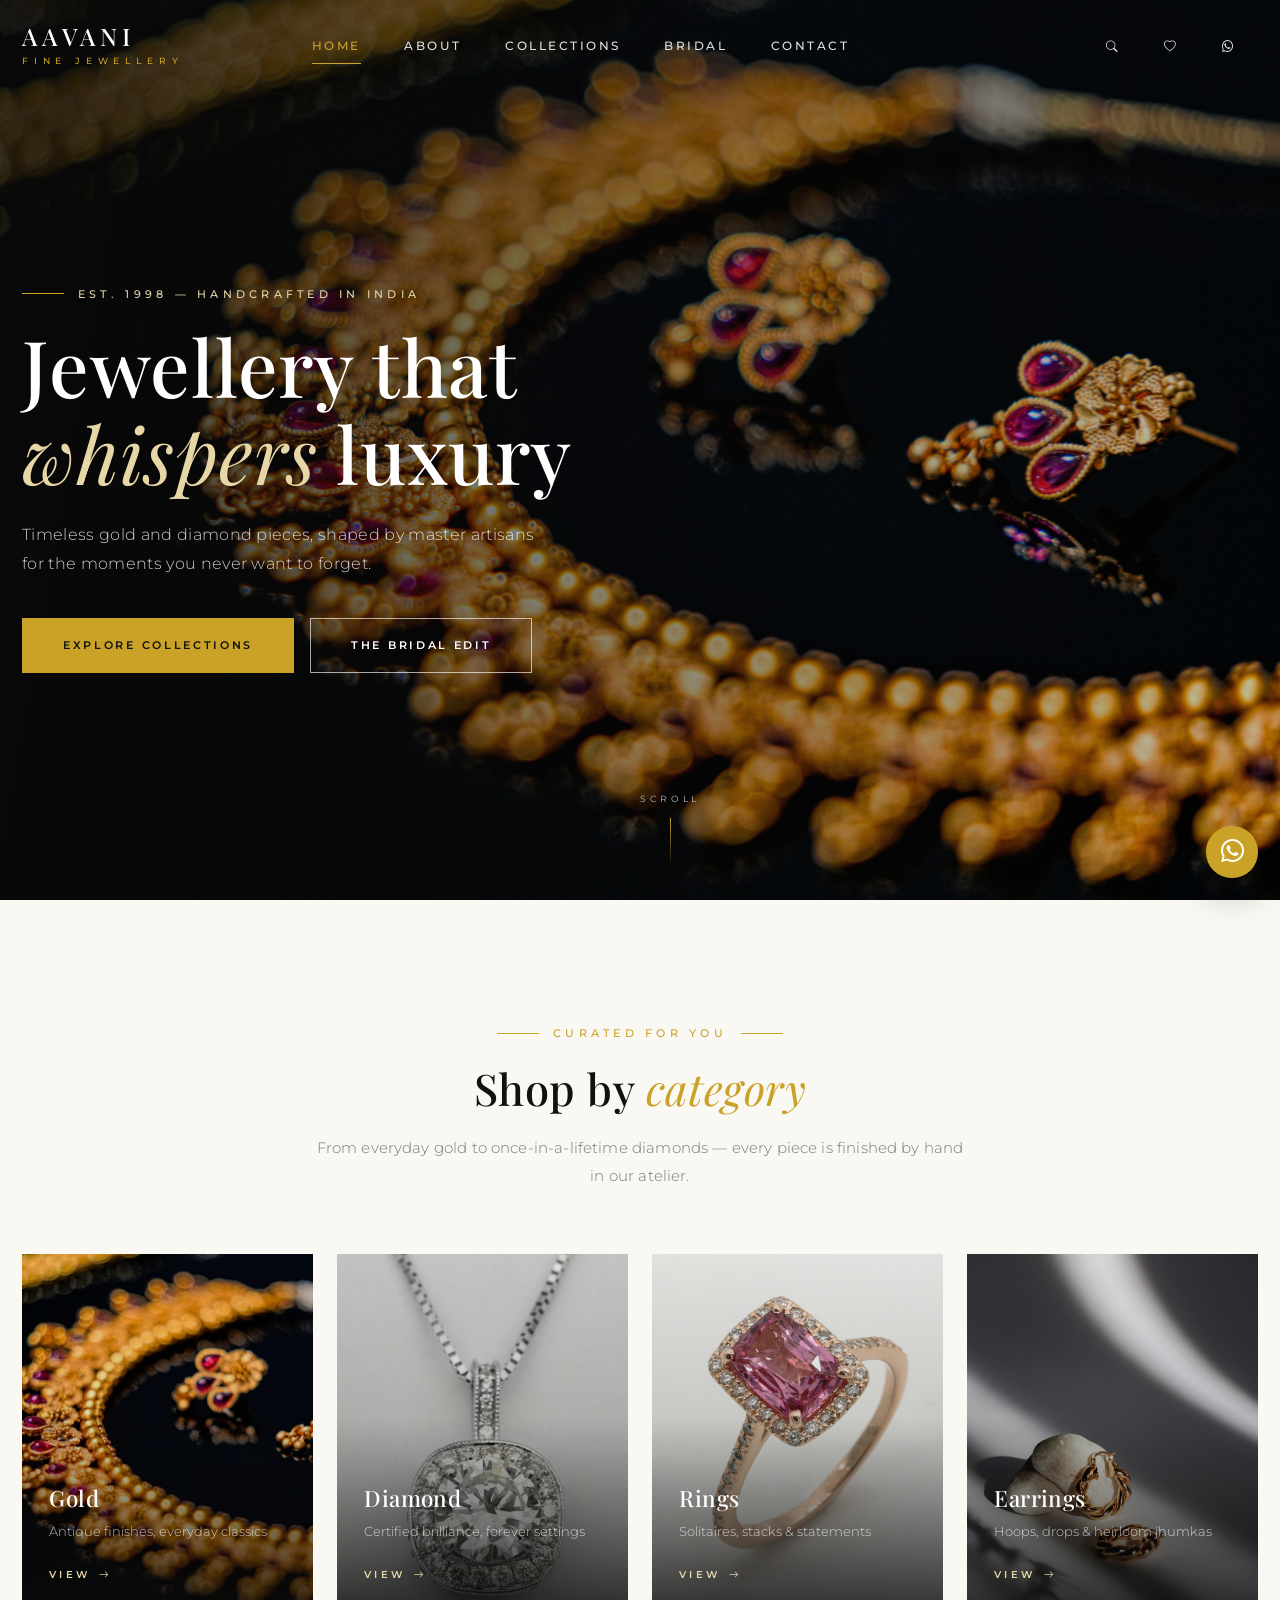
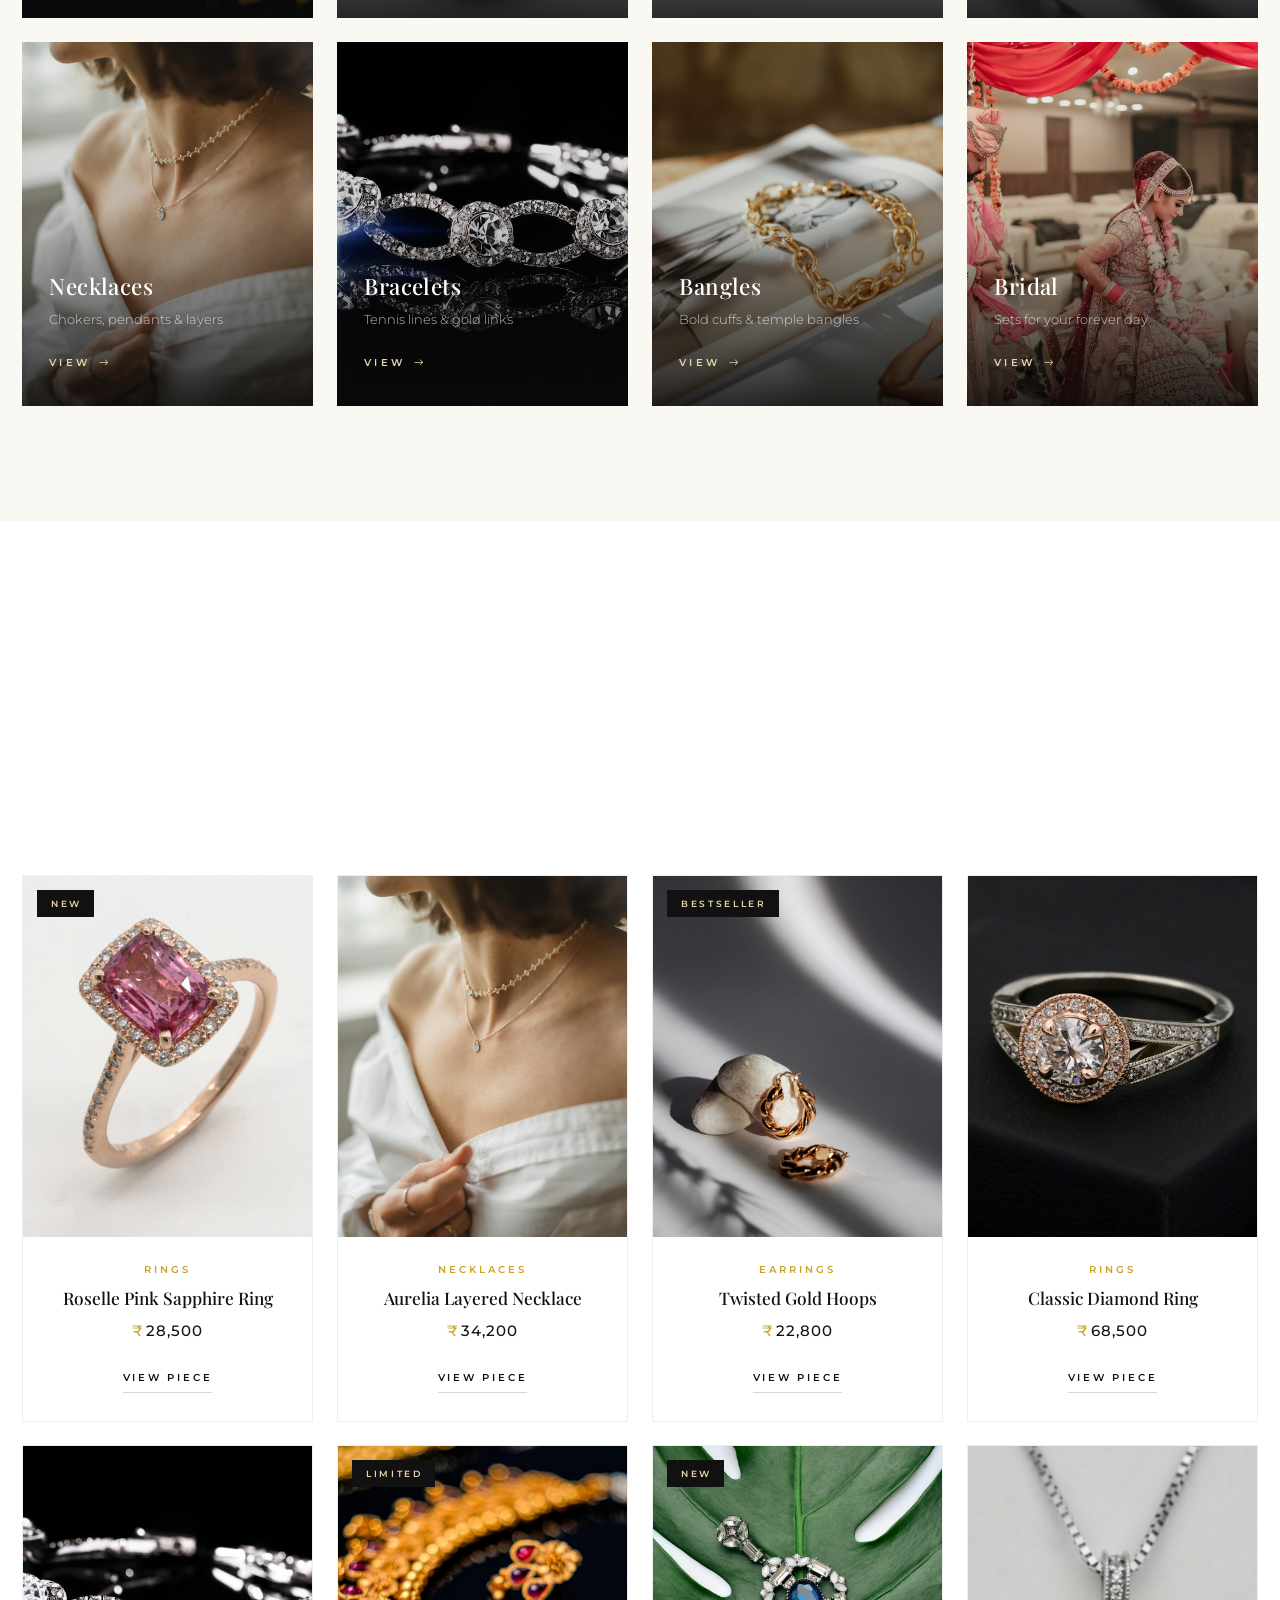
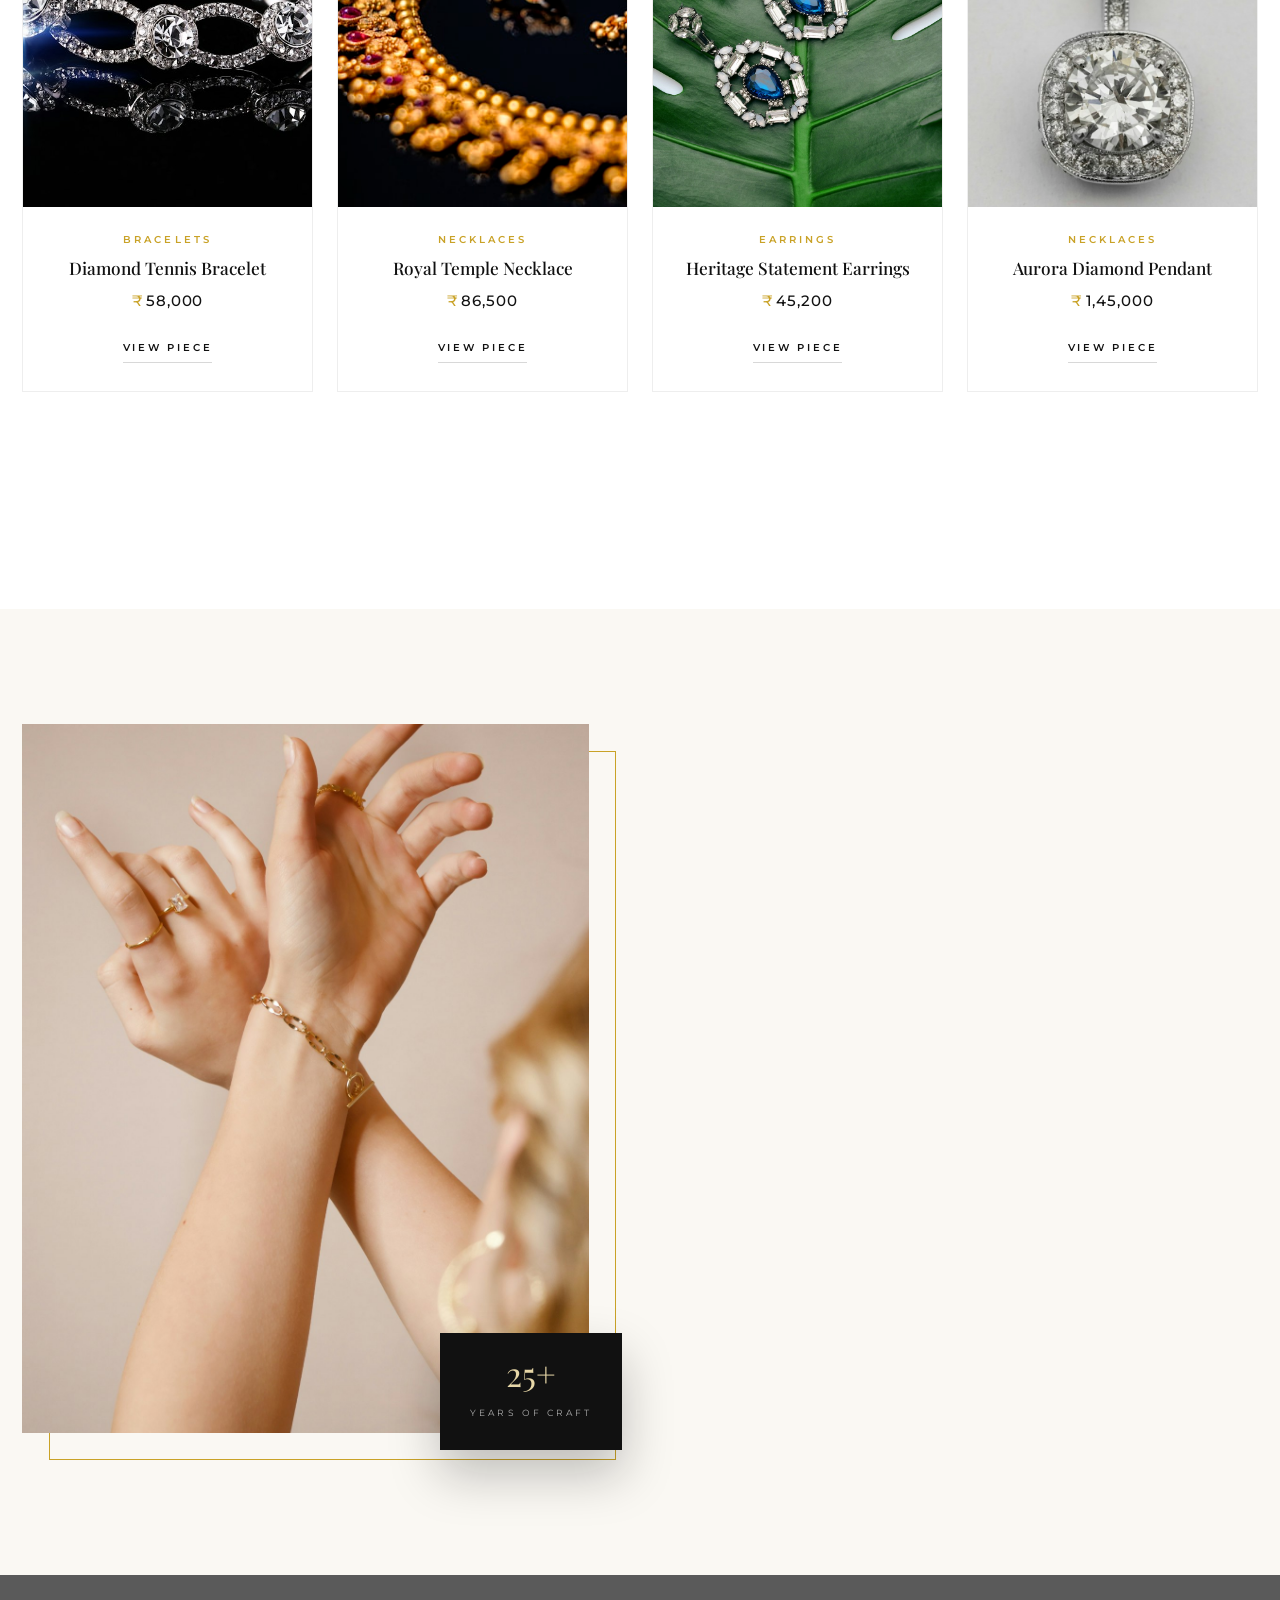
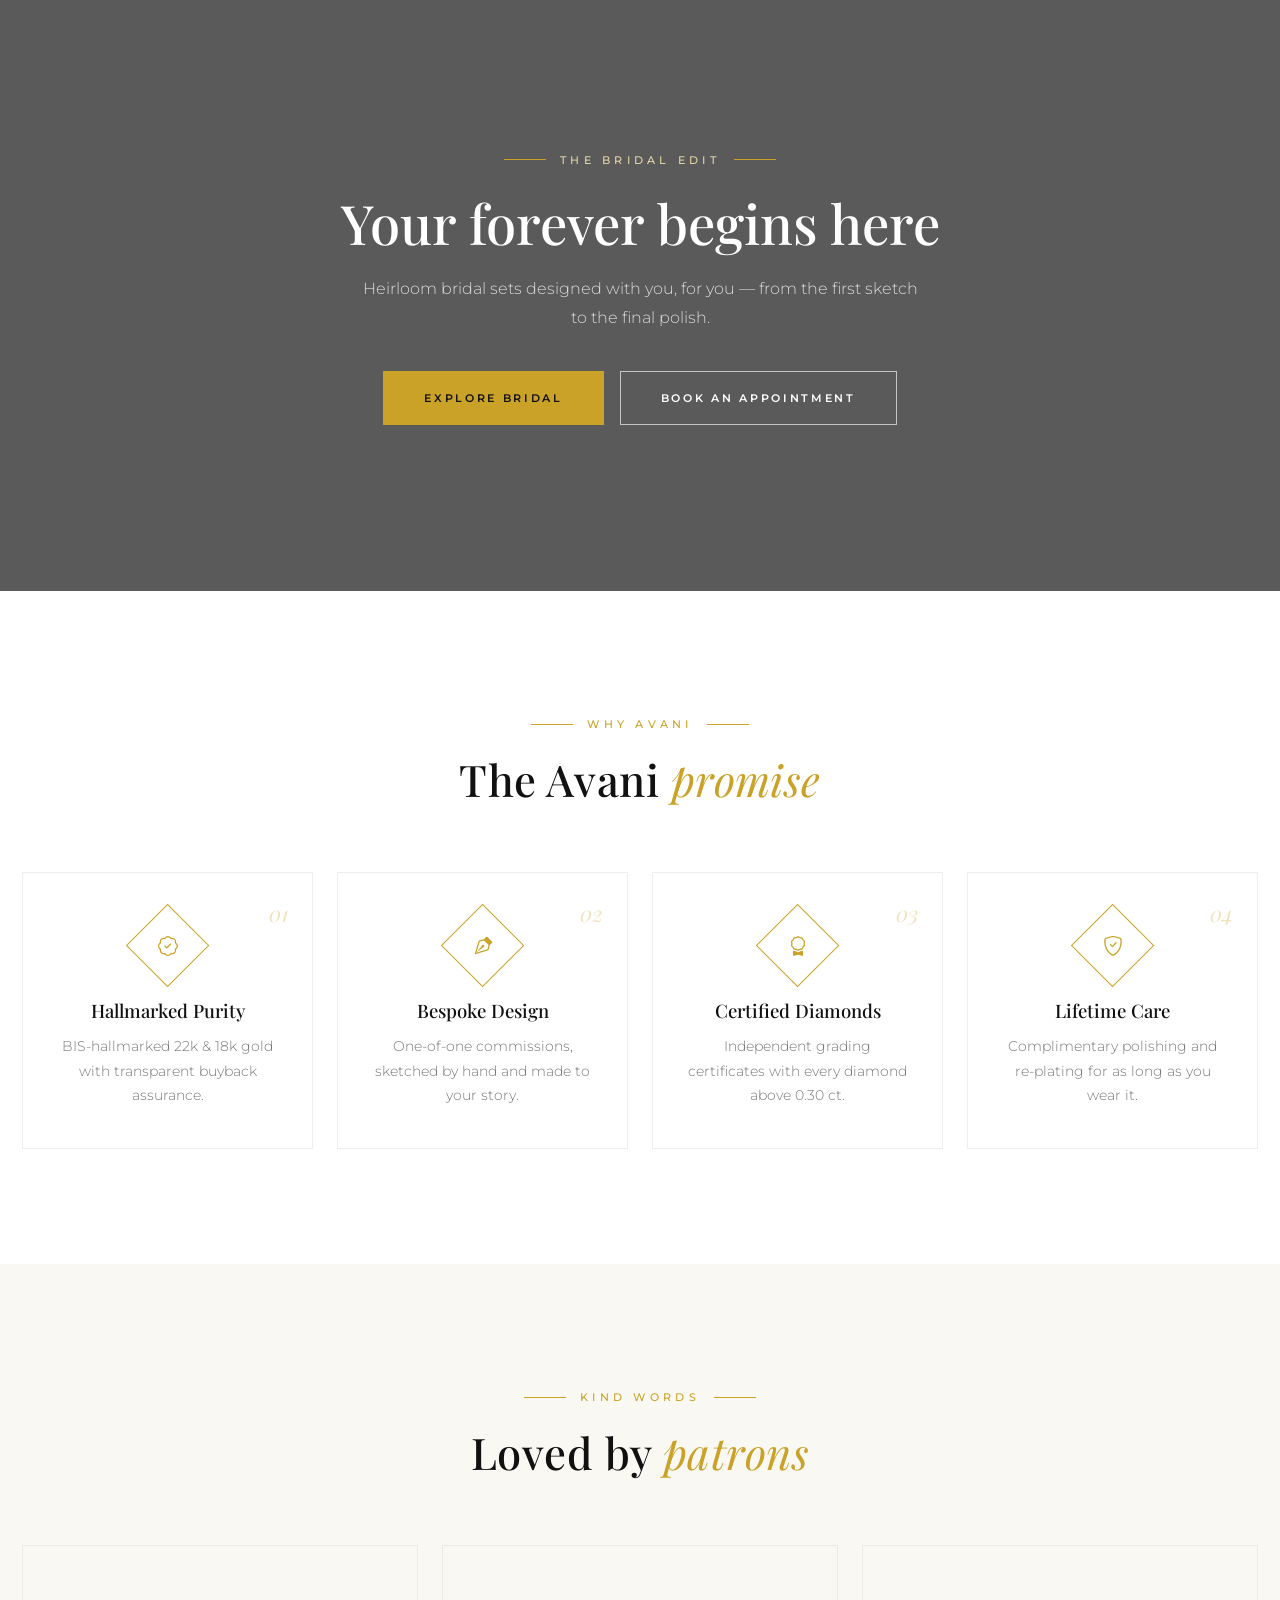
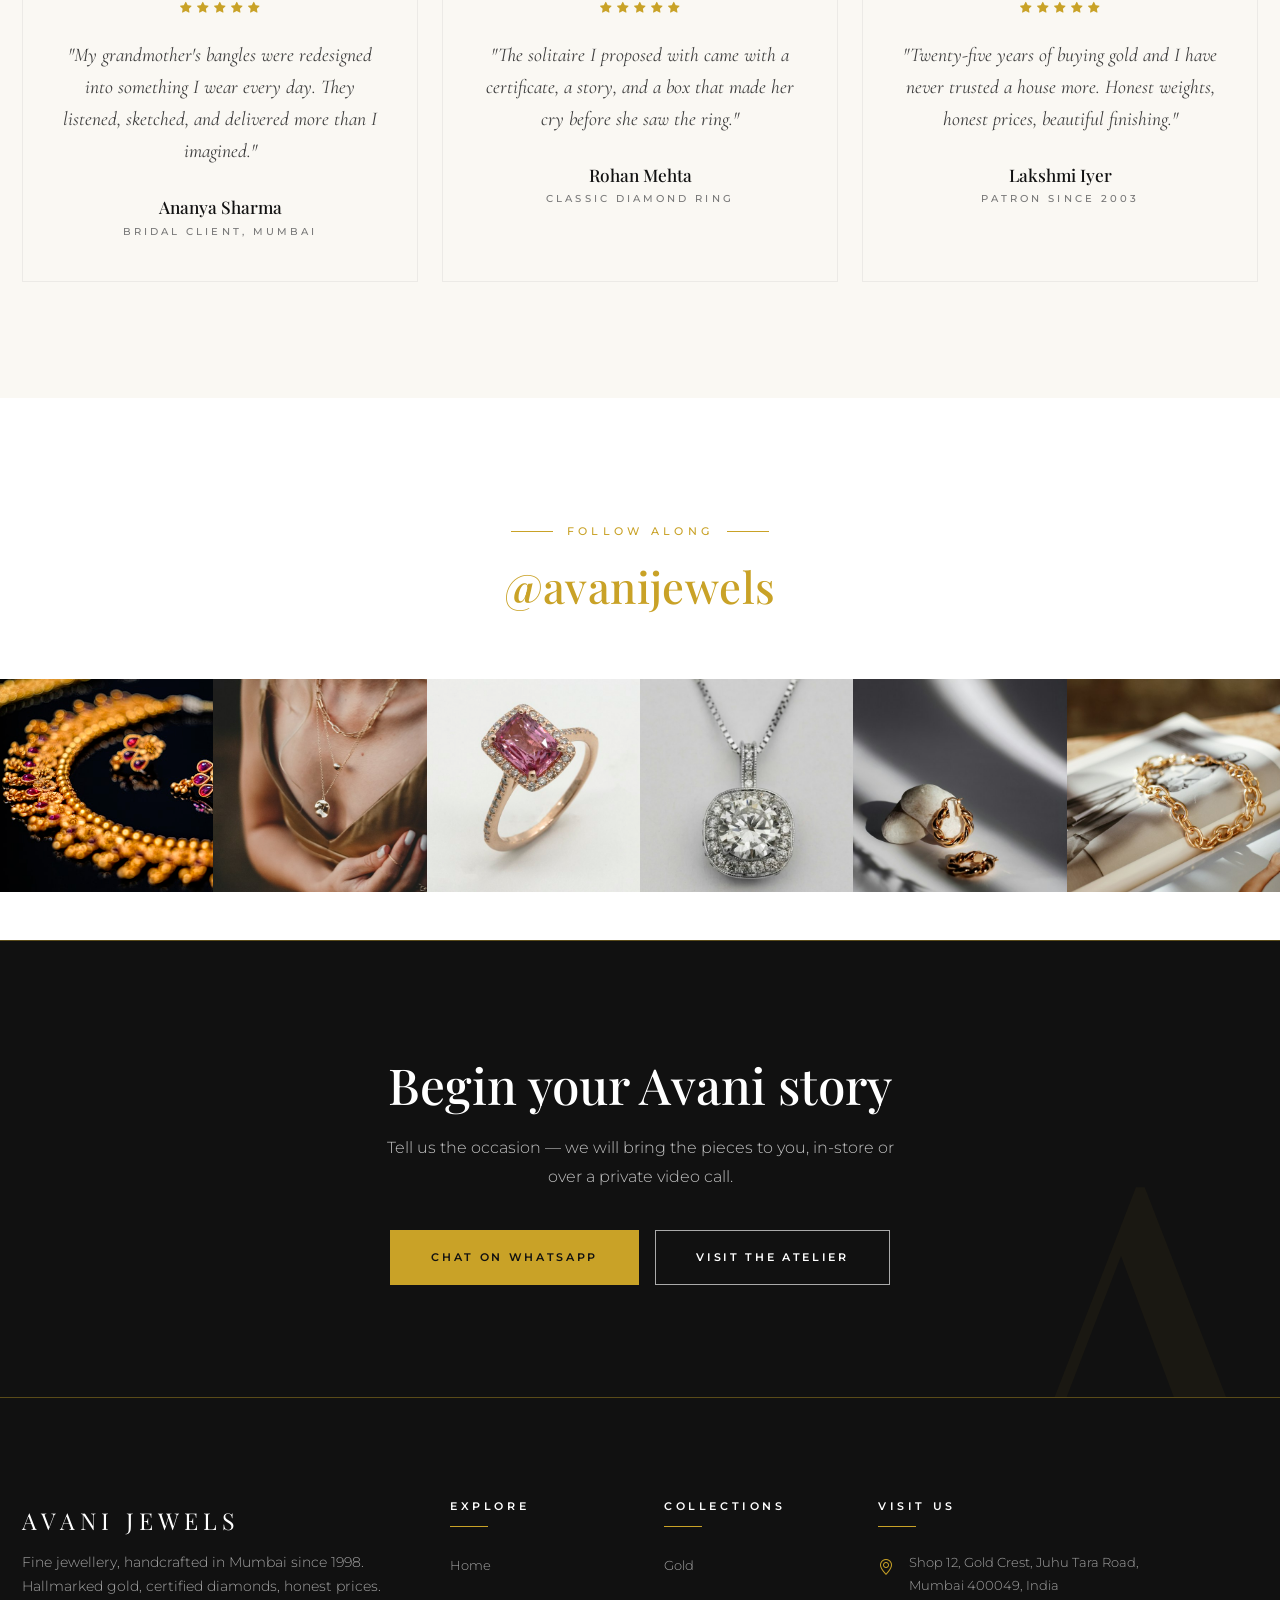
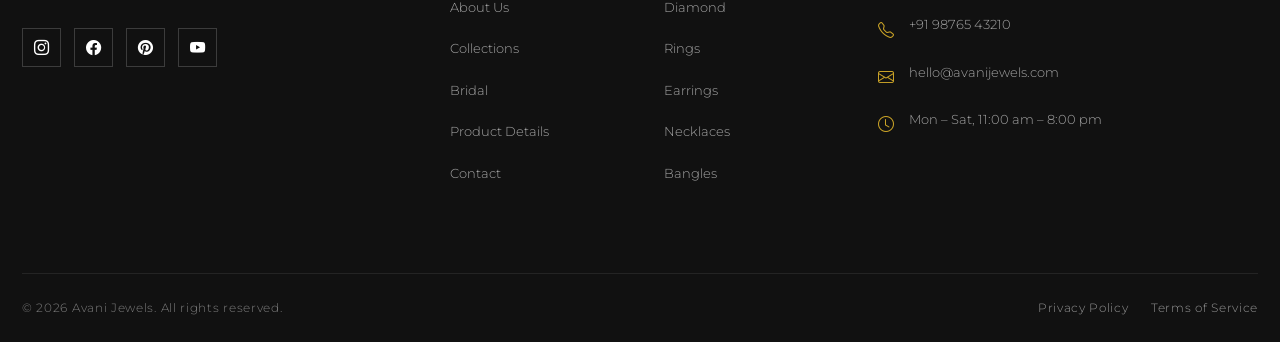
==== commit 0b7a418e: "Update index.html" ====
--- a/index.html
+++ b/index.html
@@ -35,7 +35,7 @@
     <nav class="navbar navbar-expand-lg" aria-label="Main navigation">
       <div class="container container-lux">
         <a class="navbar-brand" href="index.html" aria-label="Avani Jewels — Home">
-          <span class="brand-name">Avani</span>
+          <span class="brand-name">Aavani</span>
           <span class="brand-sub">Fine Jewellery</span>
         </a>
         <button class="navbar-toggler" type="button" data-bs-toggle="collapse" data-bs-target="#mainNav" aria-controls="mainNav" aria-expanded="false" aria-label="Toggle navigation">
